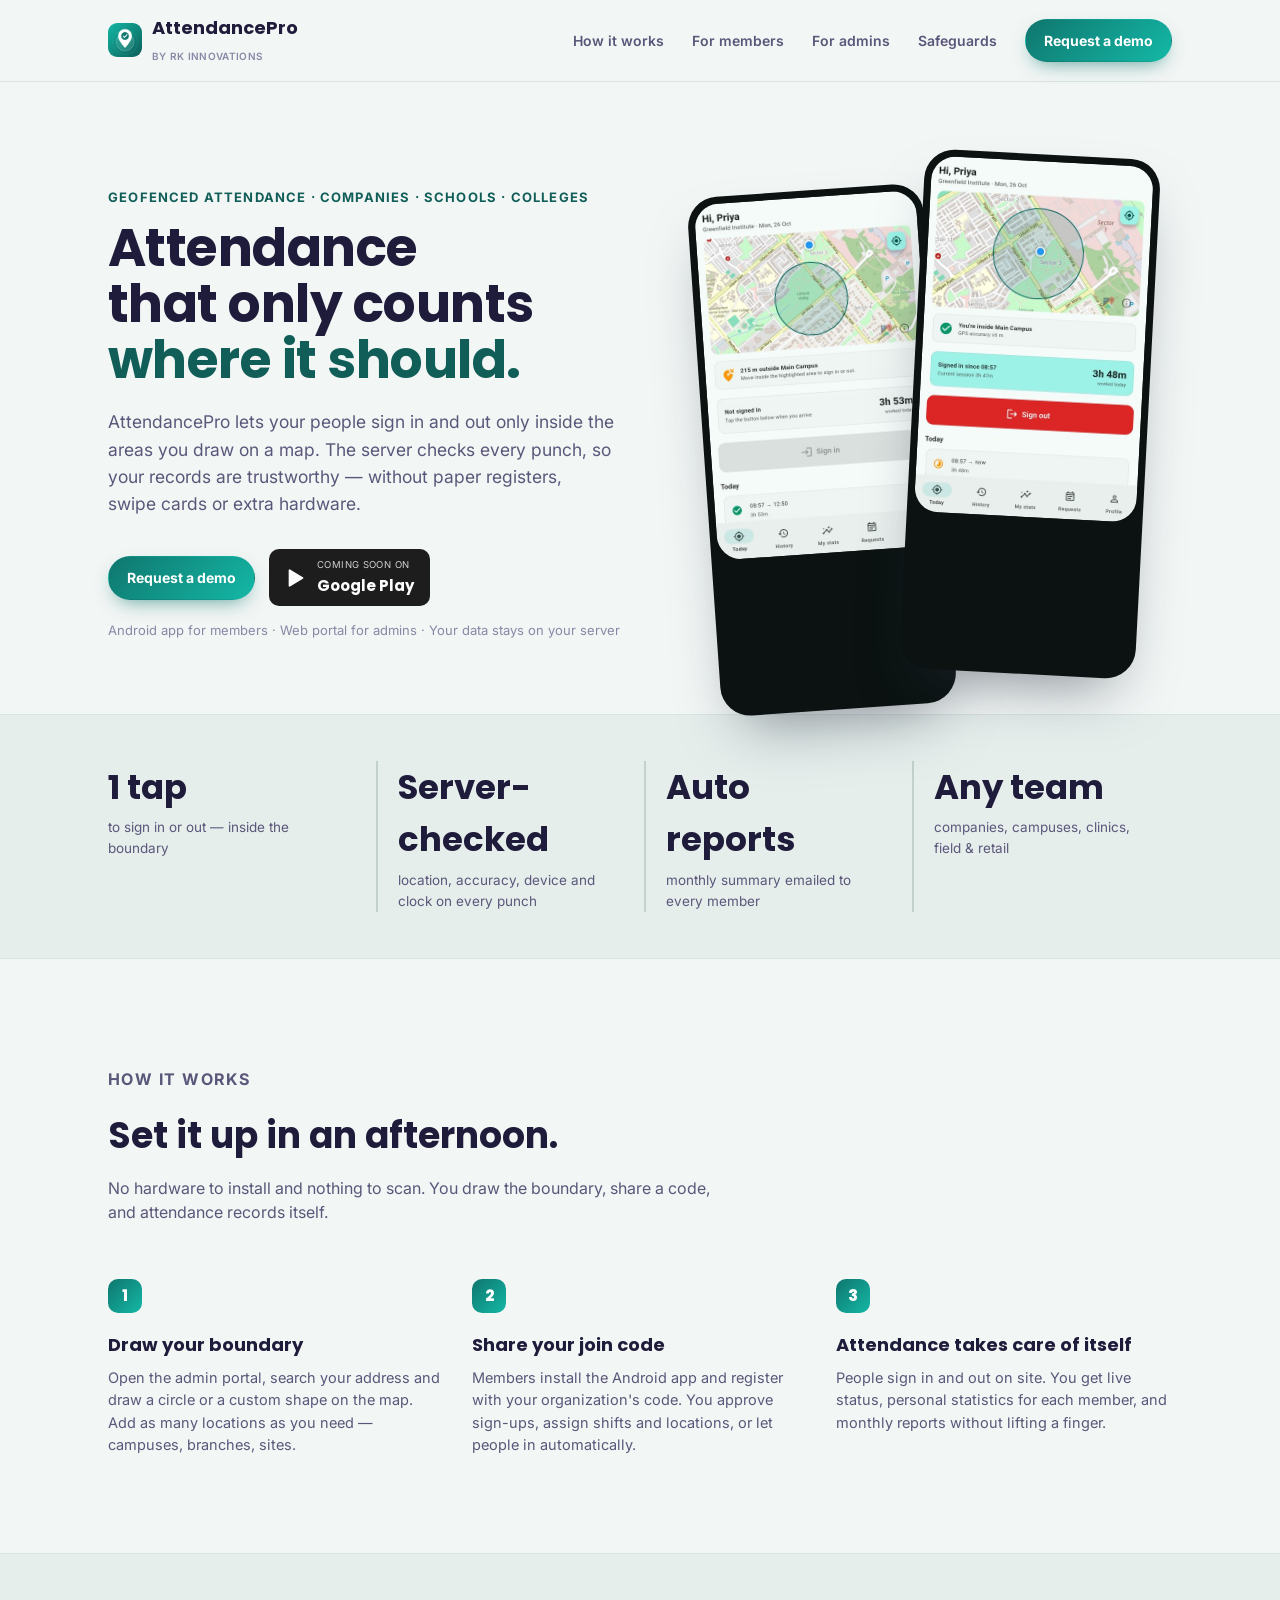
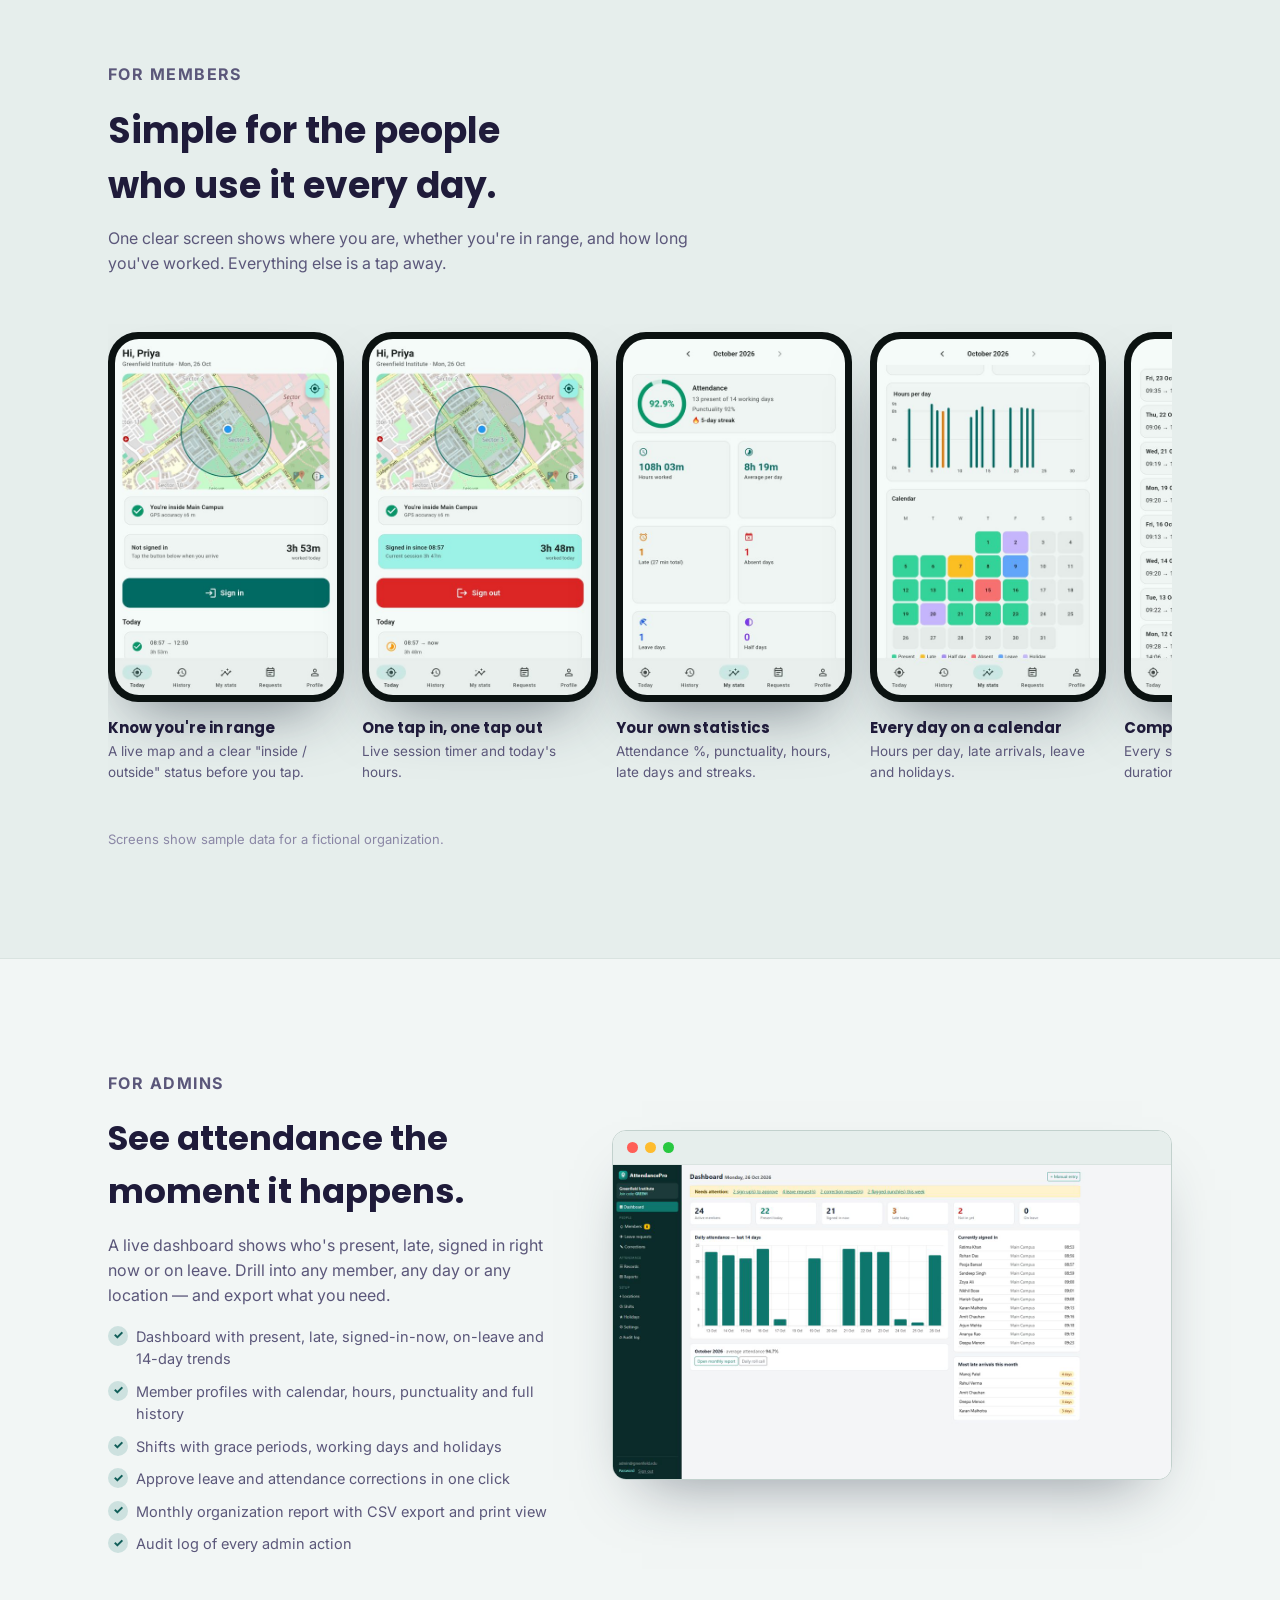
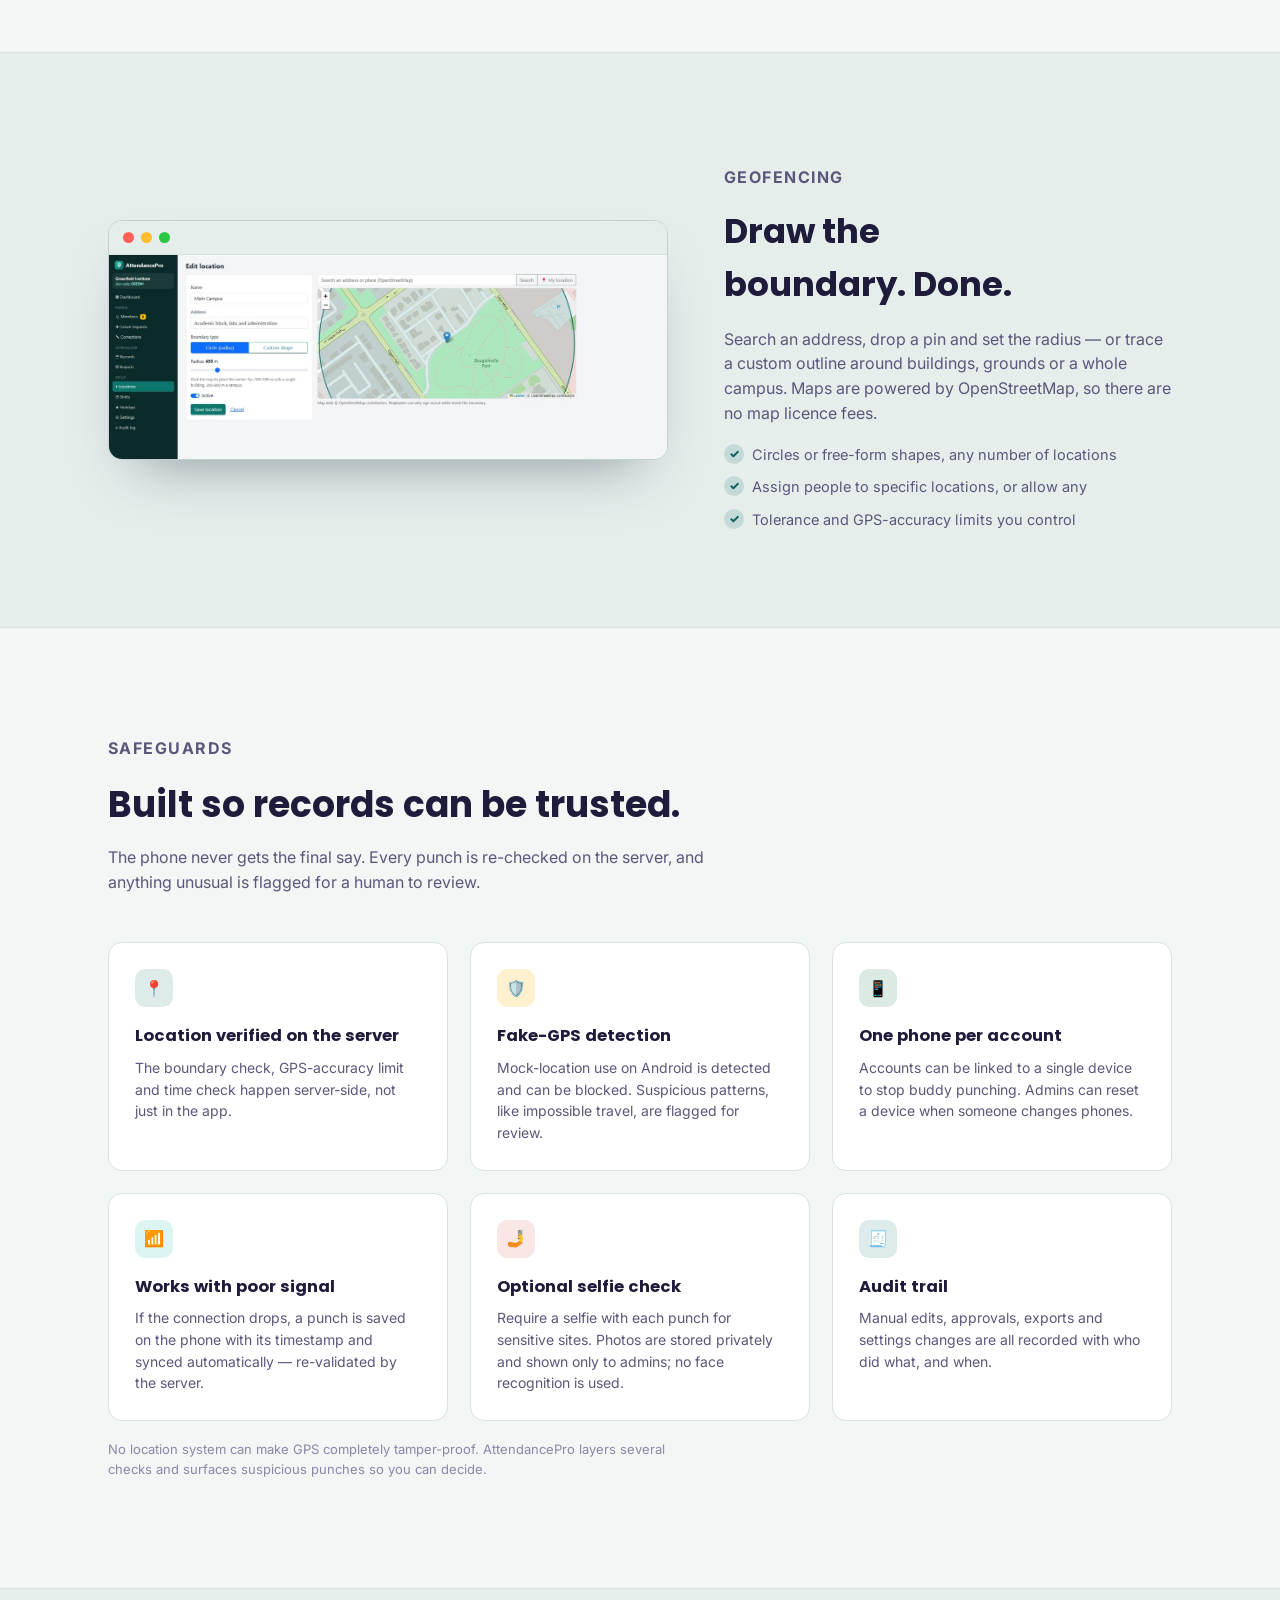
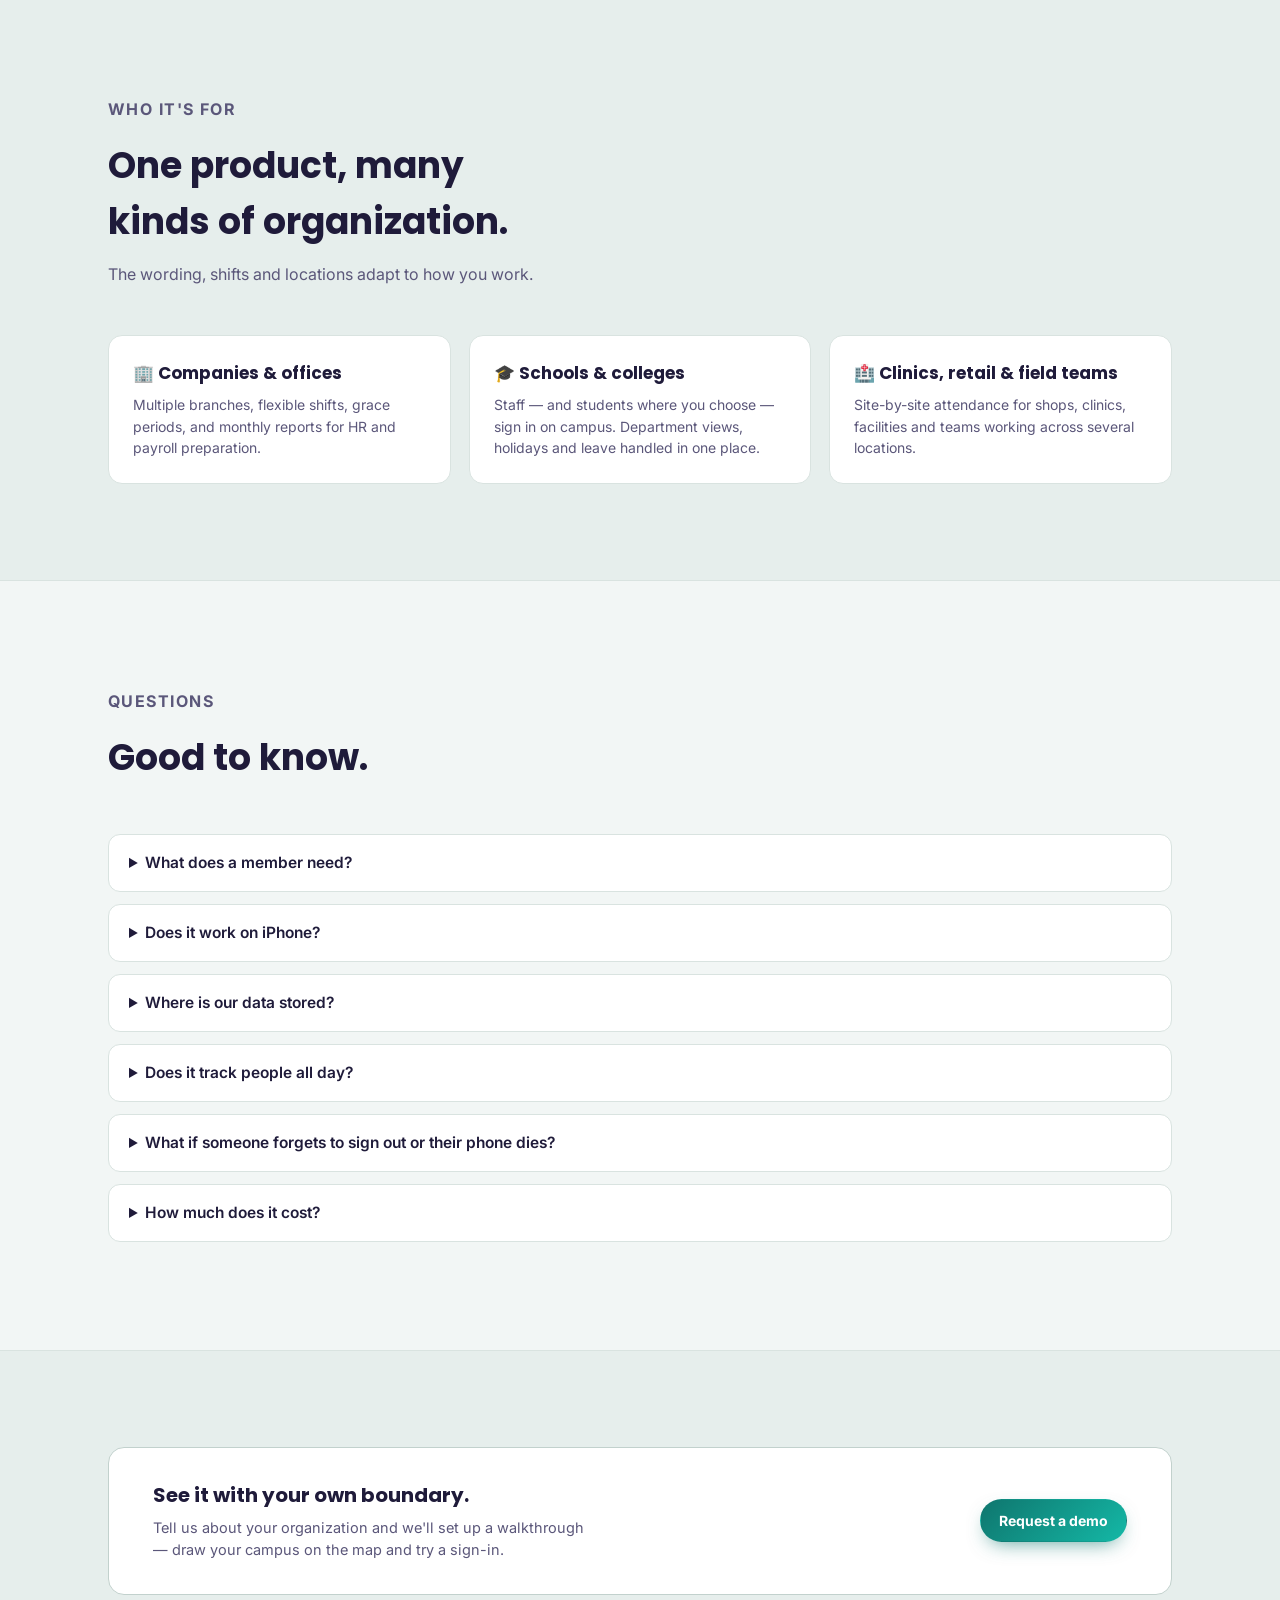
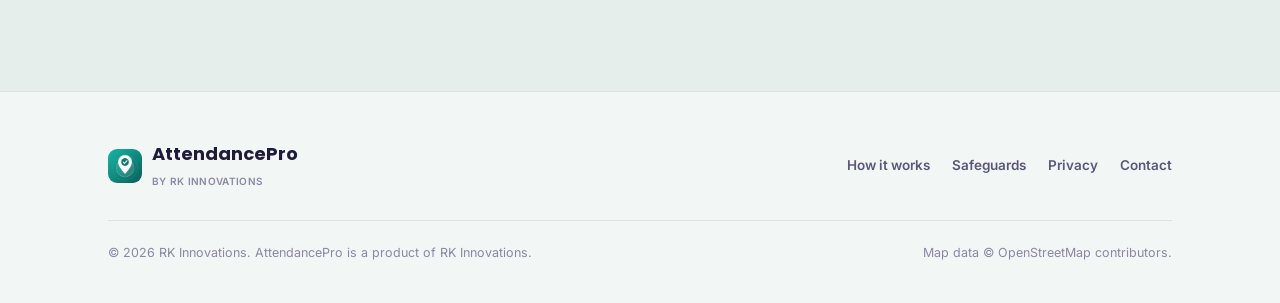
==== attendance-pro/index.html @ 7046a93d "Add AttendancePro website page, privacy policy and social media content - attendance-pro/ product pa" ====
<!DOCTYPE html>
<html lang="en">
<head>
<meta charset="UTF-8">
<meta name="viewport" content="width=device-width, initial-scale=1">
<title>AttendancePro — attendance that only counts where it should</title>
<meta name="description" content="Geofenced attendance for companies, schools and campuses. Members sign in and out only inside the areas you draw on a map; the server verifies every punch. Android app and web admin portal from RK Innovations.">
<meta property="og:title" content="AttendancePro — geofenced attendance for every organization">
<meta property="og:description" content="Sign in and out only inside the boundary you draw. Personal stats for members, full reporting for admins, monthly reports sent automatically.">
<meta property="og:image" content="https://rk-innovations.in/attendance-pro/assets/og-image.jpg">
<meta property="og:type" content="website">
<meta name="twitter:card" content="summary_large_image">
<link rel="icon" href="/assets/attendancepro-icon.png">
<link rel="preconnect" href="https://fonts.googleapis.com">
<link rel="preconnect" href="https://fonts.gstatic.com" crossorigin>
<link href="https://fonts.googleapis.com/css2?family=Poppins:wght@600;700;800&family=Inter:wght@400;500;600;700&display=swap" rel="stylesheet">
<link rel="stylesheet" href="assets/site.css">
</head>
<body>

<nav class="nav">
  <div class="nav-row">
    <a class="brand" href="#top">
      <img class="brand-mark" src="/assets/attendancepro-icon.png" alt="" width="34" height="34">
      <span>
        <span class="brand-name">AttendancePro</span><br>
        <span class="brand-super">BY RK INNOVATIONS</span>
      </span>
    </a>
    <div class="nav-links">
      <a class="hide-sm" href="#how">How it works</a>
      <a class="hide-sm" href="#members">For members</a>
      <a class="hide-sm" href="#admins">For admins</a>
      <a class="hide-sm" href="#safeguards">Safeguards</a>
      <a class="pill pill-primary" href="mailto:info@rk-innovations.in?subject=AttendancePro%20demo%20request">Request a demo</a>
    </div>
  </div>
</nav>

<main id="top">
  <section class="hero">
    <div class="container hero-grid">
      <div>
        <p class="eyebrow">Geofenced attendance · Companies · Schools · Colleges</p>
        <h1>Attendance that only counts<br><span class="hero-accent">where it should.</span></h1>
        <p class="lede">AttendancePro lets your people sign in and out only inside the areas you draw on a map. The server checks every punch, so your records are trustworthy — without paper registers, swipe cards or extra hardware.</p>
        <div class="hero-ctas">
          <a class="pill pill-primary" href="mailto:info@rk-innovations.in?subject=AttendancePro%20demo%20request">Request a demo</a>
          <span class="soon" aria-label="Android app coming soon to Google Play">
            <svg width="22" height="22" viewBox="0 0 24 24" fill="none"><path d="M4 3.5v17a1 1 0 0 0 1.5.87l14-8.5a1 1 0 0 0 0-1.74l-14-8.5A1 1 0 0 0 4 3.5z" fill="#fff"/></svg>
            <span><small>COMING SOON ON</small><strong>Google Play</strong></span>
          </span>
        </div>
        <p class="hero-note">Android app for members · Web portal for admins · Your data stays on your server</p>
      </div>
      <div class="hero-shots">
        <div class="shot"><img src="assets/shot-outside.jpg" alt="AttendancePro showing the user a short distance outside the allowed area, with sign-in disabled" width="480" height="770" loading="eager"></div>
        <div class="shot"><img src="assets/shot-session.jpg" alt="AttendancePro showing a live work session inside the allowed area" width="480" height="770" loading="eager"></div>
      </div>
    </div>
  </section>

  <section class="stats alt-bg">
    <div class="container stat-grid">
      <div class="stat"><div class="stat-num">1 tap</div><div class="stat-label">to sign in or out — inside the boundary</div></div>
      <div class="stat"><div class="stat-num">Server-checked</div><div class="stat-label">location, accuracy, device and clock on every punch</div></div>
      <div class="stat"><div class="stat-num">Auto reports</div><div class="stat-label">monthly summary emailed to every member</div></div>
      <div class="stat"><div class="stat-num">Any team</div><div class="stat-label">companies, campuses, clinics, field &amp; retail</div></div>
    </div>
  </section>

  <section id="how">
    <div class="container">
      <div class="section-head">
        <p class="eyebrow">How it works</p>
        <h2>Set it up in an afternoon.</h2>
        <p>No hardware to install and nothing to scan. You draw the boundary, share a code, and attendance records itself.</p>
      </div>
      <div class="steps">
        <div class="step"><div class="step-num">1</div><h3>Draw your boundary</h3><p>Open the admin portal, search your address and draw a circle or a custom shape on the map. Add as many locations as you need — campuses, branches, sites.</p></div>
        <div class="step"><div class="step-num">2</div><h3>Share your join code</h3><p>Members install the Android app and register with your organization's code. You approve sign-ups, assign shifts and locations, or let people in automatically.</p></div>
        <div class="step"><div class="step-num">3</div><h3>Attendance takes care of itself</h3><p>People sign in and out on site. You get live status, personal statistics for each member, and monthly reports without lifting a finger.</p></div>
      </div>
    </div>
  </section>

  <section id="members" class="alt-bg">
    <div class="container">
      <div class="section-head">
        <p class="eyebrow">For members</p>
        <h2>Simple for the people who use it every day.</h2>
        <p>One clear screen shows where you are, whether you're in range, and how long you've worked. Everything else is a tap away.</p>
      </div>
      <div class="gallery" role="list">
        <figure role="listitem"><div class="shot"><img src="assets/shot-today.jpg" alt="Today screen showing a map of the allowed area and a sign-in button" width="480" height="770" loading="lazy"></div><figcaption><b>Know you're in range</b>A live map and a clear "inside / outside" status before you tap.</figcaption></figure>
        <figure role="listitem"><div class="shot"><img src="assets/shot-session.jpg" alt="Live session timer with hours worked today" width="480" height="770" loading="lazy"></div><figcaption><b>One tap in, one tap out</b>Live session timer and today's hours.</figcaption></figure>
        <figure role="listitem"><div class="shot"><img src="assets/shot-stats.jpg" alt="Personal statistics: attendance percentage, hours, late arrivals and streak" width="480" height="770" loading="lazy"></div><figcaption><b>Your own statistics</b>Attendance %, punctuality, hours, late days and streaks.</figcaption></figure>
        <figure role="listitem"><div class="shot"><img src="assets/shot-calendar.jpg" alt="Hours per day chart and monthly calendar" width="480" height="770" loading="lazy"></div><figcaption><b>Every day on a calendar</b>Hours per day, late arrivals, leave and holidays.</figcaption></figure>
        <figure role="listitem"><div class="shot"><img src="assets/shot-history.jpg" alt="Complete punch history grouped by day" width="480" height="770" loading="lazy"></div><figcaption><b>Complete history</b>Every session, location and duration.</figcaption></figure>
        <figure role="listitem"><div class="shot"><img src="assets/shot-requests.jpg" alt="Leave requests with approval status" width="480" height="770" loading="lazy"></div><figcaption><b>Leave &amp; corrections</b>Request, track and get approvals in the app.</figcaption></figure>
        <figure role="listitem"><div class="shot"><img src="assets/shot-join.jpg" alt="Registration screen verifying an organization code" width="480" height="770" loading="lazy"></div><figcaption><b>Join with a code</b>Register in under a minute.</figcaption></figure>
      </div>
      <p class="note">Screens show sample data for a fictional organization.</p>
    </div>
  </section>

  <section id="admins">
    <div class="container">
      <div class="split">
        <div>
          <p class="eyebrow">For admins</p>
          <h2>See attendance the moment it happens.</h2>
          <p>A live dashboard shows who's present, late, signed in right now or on leave. Drill into any member, any day or any location — and export what you need.</p>
          <ul class="ticks">
            <li>Dashboard with present, late, signed-in-now, on-leave and 14-day trends</li>
            <li>Member profiles with calendar, hours, punctuality and full history</li>
            <li>Shifts with grace periods, working days and holidays</li>
            <li>Approve leave and attendance corrections in one click</li>
            <li>Monthly organization report with CSV export and print view</li>
            <li>Audit log of every admin action</li>
          </ul>
        </div>
        <div class="browser"><div class="bar"><i style="background:#ff5f57"></i><i style="background:#febc2e"></i><i style="background:#28c840"></i></div><img src="assets/portal-dashboard.jpg" alt="AttendancePro admin dashboard" width="1280" height="720" loading="lazy"></div>
      </div>
    </div>
  </section>

  <section class="alt-bg">
    <div class="container">
      <div class="split flip">
        <div class="browser"><div class="bar"><i style="background:#ff5f57"></i><i style="background:#febc2e"></i><i style="background:#28c840"></i></div><img src="assets/portal-geofence.jpg" alt="Drawing a circular geofence on a map in the admin portal" width="1280" height="467" loading="lazy"></div>
        <div>
          <p class="eyebrow">Geofencing</p>
          <h2>Draw the boundary. Done.</h2>
          <p>Search an address, drop a pin and set the radius — or trace a custom outline around buildings, grounds or a whole campus. Maps are powered by OpenStreetMap, so there are no map licence fees.</p>
          <ul class="ticks">
            <li>Circles or free-form shapes, any number of locations</li>
            <li>Assign people to specific locations, or allow any</li>
            <li>Tolerance and GPS-accuracy limits you control</li>
          </ul>
        </div>
      </div>
    </div>
  </section>

  <section id="safeguards">
    <div class="container">
      <div class="section-head">
        <p class="eyebrow">Safeguards</p>
        <h2>Built so records can be trusted.</h2>
        <p>The phone never gets the final say. Every punch is re-checked on the server, and anything unusual is flagged for a human to review.</p>
      </div>
      <div class="feature-grid">
        <div class="feature"><div class="feature-icon" style="background:color-mix(in srgb, var(--indigo) 14%, transparent);">📍</div><h3>Location verified on the server</h3><p>The boundary check, GPS-accuracy limit and time check happen server-side, not just in the app.</p></div>
        <div class="feature"><div class="feature-icon" style="background:color-mix(in srgb, var(--gold) 22%, transparent);">🛡️</div><h3>Fake-GPS detection</h3><p>Mock-location use on Android is detected and can be blocked. Suspicious patterns, like impossible travel, are flagged for review.</p></div>
        <div class="feature"><div class="feature-icon" style="background:color-mix(in srgb, #1F7A4D 16%, transparent);">📱</div><h3>One phone per account</h3><p>Accounts can be linked to a single device to stop buddy punching. Admins can reset a device when someone changes phones.</p></div>
        <div class="feature"><div class="feature-icon" style="background:color-mix(in srgb, var(--violet) 14%, transparent);">📶</div><h3>Works with poor signal</h3><p>If the connection drops, a punch is saved on the phone with its timestamp and synced automatically — re-validated by the server.</p></div>
        <div class="feature"><div class="feature-icon" style="background:color-mix(in srgb, var(--ink-red) 12%, transparent);">🤳</div><h3>Optional selfie check</h3><p>Require a selfie with each punch for sensitive sites. Photos are stored privately and shown only to admins; no face recognition is used.</p></div>
        <div class="feature"><div class="feature-icon" style="background:color-mix(in srgb, var(--indigo) 14%, transparent);">🧾</div><h3>Audit trail</h3><p>Manual edits, approvals, exports and settings changes are all recorded with who did what, and when.</p></div>
      </div>
      <p class="note">No location system can make GPS completely tamper-proof. AttendancePro layers several checks and surfaces suspicious punches so you can decide.</p>
    </div>
  </section>

  <section class="alt-bg">
    <div class="container">
      <div class="section-head">
        <p class="eyebrow">Who it's for</p>
        <h2>One product, many kinds of organization.</h2>
        <p>The wording, shifts and locations adapt to how you work.</p>
      </div>
      <div class="usecases">
        <div class="uc"><h3>🏢 Companies &amp; offices</h3><p>Multiple branches, flexible shifts, grace periods, and monthly reports for HR and payroll preparation.</p></div>
        <div class="uc"><h3>🎓 Schools &amp; colleges</h3><p>Staff — and students where you choose — sign in on campus. Department views, holidays and leave handled in one place.</p></div>
        <div class="uc"><h3>🏥 Clinics, retail &amp; field teams</h3><p>Site-by-site attendance for shops, clinics, facilities and teams working across several locations.</p></div>
      </div>
    </div>
  </section>

  <section>
    <div class="container">
      <div class="section-head">
        <p class="eyebrow">Questions</p>
        <h2>Good to know.</h2>
      </div>
      <div class="faq">
        <details><summary>What does a member need?</summary><p>An Android phone with location turned on, the AttendancePro app and your organization's join code. They sign in and out only while inside an allowed location.</p></details>
        <details><summary>Does it work on iPhone?</summary><p>The member app is Android today. Admins use the web portal from any browser on a computer, tablet or phone.</p></details>
        <details><summary>Where is our data stored?</summary><p>AttendancePro is deployed on a server you control, so records stay with your organization. See our <a class="link" href="/attendance-pro/privacy.html">privacy policy</a> for exactly what the app collects.</p></details>
        <details><summary>Does it track people all day?</summary><p>No. Location is read only while the app is open on screen (to show whether you're in range) and at the moment someone signs in or out. The app never asks for background location.</p></details>
        <details><summary>What if someone forgets to sign out or their phone dies?</summary><p>Members can send a correction request that admins approve, and sessions left open overnight are closed automatically and flagged for review.</p></details>
        <details><summary>How much does it cost?</summary><p>Get in touch and we'll walk you through options for your organization's size.</p></details>
      </div>
    </div>
  </section>

  <section id="contact" class="alt-bg">
    <div class="container">
      <div class="free-band">
        <div>
          <h3>See it with your own boundary.</h3>
          <p>Tell us about your organization and we'll set up a walkthrough — draw your campus on the map and try a sign-in.</p>
        </div>
        <a class="pill pill-primary" href="mailto:info@rk-innovations.in?subject=AttendancePro%20demo%20request">Request a demo</a>
      </div>
    </div>
  </section>
</main>

<footer>
  <div class="container">
    <div class="footer-row">
      <a class="brand" href="#top">
        <img class="brand-mark" src="/assets/attendancepro-icon.png" alt="" width="34" height="34">
        <span><span class="brand-name">AttendancePro</span><br><span class="brand-super">BY RK INNOVATIONS</span></span>
      </a>
      <div class="footer-links">
        <a href="#how">How it works</a>
        <a href="#safeguards">Safeguards</a>
        <a href="/attendance-pro/privacy.html">Privacy</a>
        <a href="mailto:info@rk-innovations.in">Contact</a>
      </div>
    </div>
    <div class="footer-bottom">
      <span>© 2026 RK Innovations. AttendancePro is a product of RK Innovations.</span>
      <span>Map data © OpenStreetMap contributors.</span>
    </div>
  </div>
</footer>
</body>
</html>
---- attendance-pro/assets/site.css ----
:root {
  --indigo: #0F766E;
  --indigo-ink: #115E59;
  --violet: #14B8A6;
  --gold: #FBBF24;
  --gold-dark: #C26C08;
  --ink-red: #C0392B;

  --bg: #F2F6F5;
  --bg-alt: #E6EEEC;
  --surface: #FFFFFF;
  --paper: #FBF8F0;
  --paper-line: #E4D9C4;
  --text: #1F1B3A;
  --text-soft: #5B577A;
  --text-faint: #8B87A6;
  --border: #D9E3E0;
  --border-strong: #C2D1CD;
  --chip-bg: #E9F0EE;
  --shadow: 220 25% 20%;
}

@media (prefers-color-scheme: dark) {
  :root:not([data-theme="light"]) {
    --bg: #14121F;
    --bg-alt: #1A1729;
    --surface: #1E1A2E;
    --paper: #FBF8F0;
    --paper-line: #E4D9C4;
    --text: #EFEDFA;
    --text-soft: #B6B1D6;
    --text-faint: #8983AD;
    --border: #322C49;
    --border-strong: #433C63;
    --chip-bg: #251F38;
  }
}
:root[data-theme="dark"] {
  --bg: #14121F;
  --bg-alt: #1A1729;
  --surface: #1E1A2E;
  --paper: #FBF8F0;
  --paper-line: #E4D9C4;
  --text: #EFEDFA;
  --text-soft: #B6B1D6;
  --text-faint: #8983AD;
  --border: #322C49;
  --border-strong: #433C63;
  --chip-bg: #251F38;
}

* { box-sizing: border-box; }
html { scroll-behavior: smooth; }
body {
  margin: 0;
  background: var(--bg);
  color: var(--text);
  font-family: 'Inter', ui-sans-serif, system-ui, -apple-system, sans-serif;
  line-height: 1.55;
  -webkit-font-smoothing: antialiased;
}
h1, h2, h3, .display {
  font-family: 'Poppins', ui-sans-serif, system-ui, sans-serif;
  color: var(--text);
  text-wrap: balance;
  margin: 0;
}
a { color: inherit; }
img { max-width: 100%; }
.container {
  max-width: 1120px;
  margin: 0 auto;
  padding: 0 28px;
}
section { padding: 96px 0; }
@media (max-width: 720px) { section { padding: 64px 0; } }

/* Reusable alternate-shade section treatment — every other section down the
   page uses this so no two adjacent sections ever render the same shade
   back-to-back (which reads as one big merged block). */
.alt-bg {
  background: var(--bg-alt);
  border-top: 1px solid var(--border);
  border-bottom: 1px solid var(--border);
}

.eyebrow {
  font-size: 13px;
  font-weight: 700;
  letter-spacing: 0.09em;
  text-transform: uppercase;
  color: var(--indigo-ink);
}
@media (prefers-color-scheme: dark) { :root:not([data-theme="light"]) .eyebrow { color: #5EEAD4; } }
:root[data-theme="dark"] .eyebrow { color: #5EEAD4; }

/* ---------- Nav ---------- */
.nav {
  position: sticky;
  top: 0;
  z-index: 40;
  backdrop-filter: blur(10px);
  background: color-mix(in srgb, var(--bg) 82%, transparent);
  border-bottom: 1px solid var(--border);
}
.nav-row {
  display: flex;
  align-items: center;
  justify-content: space-between;
  padding: 14px 28px;
  max-width: 1120px;
  margin: 0 auto;
}
.brand { display: flex; align-items: center; gap: 10px; text-decoration: none; }
.brand-mark {
  width: 34px; height: 34px; border-radius: 9px;
  display: block;
  flex-shrink: 0;
}
.brand-name { font-family: 'Poppins', sans-serif; font-weight: 700; font-size: 18px; color: var(--text); }
.brand-super { font-size: 10px; color: var(--text-faint); font-weight: 600; letter-spacing: 0.03em; white-space: nowrap; }
.nav-links { display: flex; align-items: center; gap: 28px; font-size: 14px; font-weight: 600; }
.nav-links a { text-decoration: none; color: var(--text-soft); transition: color .15s; }
.nav-links a:hover, .nav-links a:focus-visible { color: var(--indigo-ink); }
@media (prefers-color-scheme: dark) { :root:not([data-theme="light"]) .nav-links a:hover { color: #C9C3FF; } }
:root[data-theme="dark"] .nav-links a:hover { color: #C9C3FF; }
.nav-links .pill { display: inline-block; }
@media (max-width: 780px) { .nav-links a.hide-sm { display: none; } }

.pill {
  display: inline-flex; align-items: center; gap: 8px;
  padding: 10px 18px;
  border-radius: 999px;
  font-weight: 700;
  font-size: 14px;
  text-decoration: none;
  border: 1px solid transparent;
  white-space: nowrap;
  flex-shrink: 0;
}
/* .pill.pill-* (not just .pill-*): a bare single class here loses a specificity
   fight to ".nav-links a" wherever a pill sits inside the nav — two classes beats
   one class + one element, so the color always applies regardless of context. */
.pill.pill-primary {
  background: linear-gradient(135deg, var(--indigo), var(--violet));
  color: #fff;
  box-shadow: 0 8px 20px -8px color-mix(in srgb, var(--indigo) 70%, transparent);
}
.pill.pill-ghost {
  background: transparent;
  color: var(--text);
  border-color: var(--border-strong);
}
.pill.pill-soft {
  background: var(--chip-bg);
  color: var(--text-soft);
  font-size: 13px;
}

.play-badge {
  display: inline-flex;
  align-items: center;
  gap: 10px;
  background: #000;
  color: #fff;
  border-radius: 10px;
  padding: 9px 16px 9px 14px;
  text-decoration: none;
  flex-shrink: 0;
}
.play-badge svg { flex-shrink: 0; }
.play-badge .play-text { display: flex; flex-direction: column; line-height: 1.1; }
.play-badge .play-eyebrow { font-size: 9.5px; letter-spacing: 0.04em; opacity: 0.85; }
.play-badge .play-name { font-family: 'Poppins', sans-serif; font-size: 15.5px; font-weight: 600; }

/* ---------- Hero ---------- */
.hero {
  padding: 72px 0 40px;
}
.hero-grid {
  display: grid;
  grid-template-columns: 1.05fr 1fr;
  gap: 56px;
  align-items: center;
}
@media (max-width: 900px) { .hero-grid { grid-template-columns: 1fr; } }

.hero h1 { font-size: clamp(34px, 4.4vw, 52px); line-height: 1.08; font-weight: 700; letter-spacing: -0.01em; }
.hero-accent { color: var(--indigo-ink); }
@media (prefers-color-scheme: dark) { :root:not([data-theme="light"]) .hero-accent { color: #5EEAD4; } }
:root[data-theme="dark"] .hero-accent { color: #5EEAD4; }

.hero p.lede {
  margin-top: 20px;
  font-size: 17.5px;
  color: var(--text-soft);
  max-width: 46ch;
}
.hero-ctas { display: flex; gap: 14px; margin-top: 32px; flex-wrap: wrap; align-items: center; }
.hero-note { margin-top: 14px; font-size: 13px; color: var(--text-faint); }

/* ---------- Marked answer sheet ---------- */
.sheet-wrap { position: relative; }
.sheet {
  position: relative;
  z-index: 1;
  background:
    repeating-linear-gradient(var(--paper), var(--paper) 27px, var(--paper-line) 28px);
  background-color: var(--paper);
  border-radius: 14px;
  /* Right padding is wide enough to clear the score-circle badge, which is
     absolutely positioned in that top-right corner — otherwise question/answer
     text runs underneath it. */
  padding: 30px 92px 26px 46px;
  box-shadow: 0 30px 60px -25px hsl(var(--shadow) / 0.45), 0 2px 0 var(--border-strong);
  transform: rotate(-1.2deg);
  color: #2B2640;
}
.sheet::before {
  content: "";
  position: absolute;
  left: 30px; top: 0; bottom: 0;
  width: 2px;
  background: color-mix(in srgb, var(--ink-red) 55%, transparent);
}
.sheet-head {
  font-family: 'Inter', sans-serif;
  font-size: 12px;
  color: #7A6F52;
  font-weight: 600;
  letter-spacing: 0.03em;
  text-transform: uppercase;
  margin-bottom: 14px;
}
.sheet-q {
  font-size: 15.5px;
  font-weight: 600;
  color: #2B2640;
  margin-bottom: 10px;
}
.sheet-answer {
  font-family: 'Kalam', cursive;
  font-size: 18px;
  line-height: 1.5;
  color: #33304a;
  max-width: 92%;
}
.mark-tick {
  color: var(--ink-red);
  font-weight: 700;
  margin-right: 6px;
}
.score-circle {
  position: absolute;
  top: 18px;
  right: 20px;
  width: 58px;
  height: 58px;
  border: 3px solid var(--ink-red);
  border-radius: 55% 48% 58% 45% / 50% 55% 45% 50%;
  transform: rotate(6deg);
  display: flex;
  align-items: center;
  justify-content: center;
  font-family: 'Kalam', cursive;
  font-weight: 700;
  font-size: 16px;
  color: var(--ink-red);
  background: color-mix(in srgb, var(--ink-red) 6%, transparent);
}
.sticky {
  margin-top: 20px;
  margin-left: 6%;
  background: #FFF3C4;
  color: #4A3B0A;
  border-radius: 3px 12px 12px 12px;
  padding: 14px 16px;
  max-width: 88%;
  font-size: 13.5px;
  box-shadow: 0 10px 20px -12px rgba(0,0,0,0.35);
  transform: rotate(1deg);
}
.sticky b { font-family: 'Poppins', sans-serif; font-size: 11px; text-transform: uppercase; letter-spacing: 0.05em; display: block; margin-bottom: 6px; color: #8A6A00; }
.mastery-chip {
  display: inline-flex;
  align-items: center;
  gap: 6px;
  margin-top: 14px;
  font-size: 12px;
  font-weight: 700;
  color: #1F7A4D;
  background: #DFF3E7;
  padding: 5px 12px;
  border-radius: 999px;
}
.mastery-chip .dot { width: 7px; height: 7px; border-radius: 50%; background: #1F7A4D; }

.floaty {
  position: absolute;
  z-index: 2;
  background: var(--surface);
  border: 1px solid var(--border);
  border-radius: 12px;
  padding: 10px 14px;
  font-size: 12.5px;
  font-weight: 600;
  box-shadow: 0 14px 26px -14px hsl(var(--shadow) / 0.4);
  display: flex;
  align-items: center;
  gap: 8px;
}
.floaty-1 { top: -18px; left: -18px; transform: rotate(-4deg); color: var(--gold-dark); }
.floaty-2 { bottom: -16px; right: 12px; transform: rotate(3deg); color: var(--indigo-ink); }
@media (max-width: 900px) { .floaty { display: none; } }

/* ---------- Stat band ---------- */
.stats {
  padding: 46px 0;
}
.stat-grid {
  display: grid;
  grid-template-columns: repeat(4, 1fr);
  gap: 8px;
}
@media (max-width: 780px) { .stat-grid { grid-template-columns: repeat(2, 1fr); gap: 28px; } }
.stat { text-align: left; padding: 0 20px; border-left: 2px solid var(--border-strong); }
.stat:first-child { border-left: none; padding-left: 0; }
@media (max-width: 780px) { .stat { border-left: none; padding: 0; } }
.stat-num {
  font-family: 'Poppins', sans-serif;
  font-weight: 700;
  font-size: 34px;
  font-variant-numeric: tabular-nums;
  color: var(--text);
}
.stat-label { font-size: 13.5px; color: var(--text-soft); margin-top: 4px; }

/* ---------- Section headers ---------- */
.section-head { max-width: 620px; margin-bottom: 48px; }
.section-head h2 { font-size: clamp(26px, 3vw, 36px); margin-top: 10px; font-weight: 700; }
.section-head p { color: var(--text-soft); margin-top: 12px; font-size: 16px; }

/* ---------- How it works ---------- */
.steps { display: grid; grid-template-columns: repeat(3, 1fr); gap: 28px; counter-reset: step; }
@media (max-width: 820px) { .steps { grid-template-columns: 1fr; } }
.step { position: relative; padding-top: 6px; }
.step-num {
  font-family: 'Poppins', sans-serif;
  font-weight: 800;
  font-size: 15px;
  color: var(--surface);
  background: linear-gradient(135deg, var(--indigo), var(--violet));
  width: 34px; height: 34px;
  border-radius: 10px;
  display: flex; align-items: center; justify-content: center;
  margin-bottom: 18px;
}
.step h3 { font-size: 18px; font-weight: 700; margin-bottom: 8px; }
.step p { color: var(--text-soft); font-size: 14.5px; margin: 0; }

/* ---------- Date sheet ---------- */
.datesheet {
  border: 1px solid var(--border-strong);
  border-radius: 16px;
  overflow: hidden;
  background: var(--surface);
}
.datesheet-head {
  background: linear-gradient(135deg, var(--indigo), var(--violet));
  color: white;
  padding: 18px 24px;
  display: flex;
  justify-content: space-between;
  align-items: center;
  font-family: 'Poppins', sans-serif;
  font-weight: 700;
  font-size: 14px;
  letter-spacing: 0.04em;
}
.datesheet-head span.sub { font-family: 'Inter', sans-serif; font-weight: 500; font-size: 12px; opacity: 0.85; letter-spacing: normal; }
.ds-row {
  display: grid;
  grid-template-columns: 96px 1fr;
  border-top: 1px solid var(--border);
}
.ds-row:first-of-type { border-top: none; }
@media (max-width: 620px) { .ds-row { grid-template-columns: 72px 1fr; } }
.ds-class {
  padding: 18px 16px;
  font-family: 'Poppins', sans-serif;
  font-weight: 700;
  font-size: 20px;
  color: var(--indigo-ink);
  background: var(--chip-bg);
  display: flex;
  flex-direction: column;
  justify-content: center;
  line-height: 1.1;
}
@media (prefers-color-scheme: dark) { :root:not([data-theme="light"]) .ds-class { color: #C9C3FF; } }
:root[data-theme="dark"] .ds-class { color: #C9C3FF; }
.ds-class small { font-size: 10.5px; font-weight: 600; color: var(--text-faint); text-transform: uppercase; letter-spacing: 0.05em; }
.ds-subjects { padding: 16px 20px; display: flex; flex-wrap: wrap; gap: 8px; align-items: center; }
.chip {
  font-size: 12.5px;
  font-weight: 600;
  padding: 6px 12px;
  border-radius: 999px;
  background: var(--chip-bg);
  color: var(--text-soft);
  border: 1px solid var(--border);
  white-space: nowrap;
}

/* ---------- Features ---------- */
.feature-grid { display: grid; grid-template-columns: repeat(3, 1fr); gap: 22px; }
@media (max-width: 900px) { .feature-grid { grid-template-columns: repeat(2, 1fr); } }
@media (max-width: 600px) { .feature-grid { grid-template-columns: 1fr; } }
.feature {
  padding: 26px;
  border-radius: 14px;
  background: var(--surface);
  border: 1px solid var(--border);
}
.feature-icon {
  width: 38px; height: 38px;
  border-radius: 10px;
  display: flex; align-items: center; justify-content: center;
  margin-bottom: 16px;
}
.feature h3 { font-size: 16.5px; font-weight: 700; margin-bottom: 8px; }
.feature p { font-size: 14px; color: var(--text-soft); margin: 0; }

/* ---------- Pricing ---------- */
.marks-table {
  border: 1px solid var(--border-strong);
  border-radius: 16px;
  overflow: hidden;
  background: var(--surface);
}
.mt-row { display: grid; grid-template-columns: 1.4fr 1fr 1fr; }
.mt-row + .mt-row { border-top: 1px solid var(--border); }
.mt-row.head { background: var(--bg-alt); font-family: 'Poppins', sans-serif; font-weight: 700; font-size: 14px; }
.mt-cell { padding: 16px 20px; font-size: 14px; display: flex; align-items: center; gap: 8px; }
.mt-row.head .mt-cell:not(:first-child) { justify-content: center; text-align: center; }
.mt-row:not(.head) .mt-cell:not(:first-child) { justify-content: center; }
.mt-cell.plan-name { flex-direction: column; align-items: flex-start; gap: 2px; }
.plan-price { font-size: 12.5px; color: var(--text-faint); font-weight: 500; }
.yes { color: #1F7A4D; font-weight: 700; }
.dash { color: var(--text-faint); }
@media (max-width: 620px) { .mt-cell { padding: 12px 10px; font-size: 12.5px; } }

/* ---------- Privacy (document treatment) ---------- */
.doc-section { background: var(--bg-alt); border-top: 1px solid var(--border); border-bottom: 1px solid var(--border); }
.doc-back {
  display: inline-flex;
  align-items: center;
  gap: 6px;
  font-size: 13.5px;
  font-weight: 600;
  color: var(--text-soft);
  text-decoration: none;
  margin-bottom: 20px;
}
.doc-back:hover { color: var(--indigo-ink); }
.doc {
  max-width: 720px;
  margin: 0 auto;
  background: var(--surface);
  border: 1px solid var(--border);
  border-radius: 16px;
  padding: 48px clamp(24px, 5vw, 56px);
}
.doc h2 { font-size: 26px; font-weight: 700; }
.doc .doc-updated { color: var(--text-faint); font-size: 13px; margin-top: 8px; }
.doc h3 { font-family: 'Poppins', sans-serif; font-size: 16px; font-weight: 700; margin: 34px 0 10px; }
.doc p, .doc li { font-size: 14.5px; color: var(--text-soft); max-width: 62ch; }
.doc ul { padding-left: 20px; margin: 10px 0; }
.doc li { margin-bottom: 6px; }
.doc strong { color: var(--text); }
.doc a.link { color: var(--indigo-ink); font-weight: 600; text-decoration: underline; text-underline-offset: 2px; }
@media (prefers-color-scheme: dark) { :root:not([data-theme="light"]) .doc a.link { color: #C9C3FF; } }
:root[data-theme="dark"] .doc a.link { color: #C9C3FF; }

/* ---------- Footer ---------- */
footer { padding: 48px 0 40px; }
.footer-row {
  display: flex;
  justify-content: space-between;
  align-items: center;
  flex-wrap: wrap;
  gap: 20px;
  padding-bottom: 28px;
  border-bottom: 1px solid var(--border);
}
.footer-links { display: flex; gap: 22px; font-size: 13.5px; font-weight: 600; color: var(--text-soft); }
.footer-links a { text-decoration: none; }
.footer-links a:hover { color: var(--indigo-ink); }
.footer-bottom {
  display: flex;
  justify-content: space-between;
  flex-wrap: wrap;
  gap: 10px;
  padding-top: 22px;
  font-size: 12.5px;
  color: var(--text-faint);
}
.footer-bottom a { color: inherit; text-decoration: underline; text-underline-offset: 2px; }

:focus-visible { outline: 2px solid var(--indigo); outline-offset: 2px; }
@media (prefers-reduced-motion: reduce) { html { scroll-behavior: auto; } }

/* ---------- Phone mock (CompetePrep hero visual - the app's own dark practice
   screen, not a notebook metaphor) ---------- */
.phone-mock {
  background: #141225;
  border-radius: 28px;
  padding: 22px 20px 24px;
  box-shadow: 0 30px 60px -25px hsl(var(--shadow) / 0.45), 0 2px 0 var(--border-strong);
  color: #EDEBFB;
  max-width: 360px;
  margin: 0 auto;
}
.pm-bar { height: 4px; border-radius: 2px; background: linear-gradient(135deg, var(--indigo), var(--violet)); width: 68%; margin-bottom: 18px; }
.pm-q { font-size: 14.5px; line-height: 1.55; margin-bottom: 16px; }
.pm-opt { display: flex; align-items: center; gap: 10px; padding: 10px 12px; border-radius: 10px; border: 1px solid #322C49; margin-bottom: 8px; font-size: 13px; }
.pm-opt .pm-idx { width: 20px; height: 20px; border-radius: 50%; background: #251F38; display: flex; align-items: center; justify-content: center; font-size: 11px; flex-shrink: 0; }
.pm-opt.correct { border-color: #1F7A4D; background: color-mix(in srgb, #1F7A4D 18%, transparent); }
.pm-opt.wrong { border-color: #C0392B; background: color-mix(in srgb, #C0392B 16%, transparent); }
.pm-feedback { margin-top: 14px; font-size: 12.5px; font-weight: 600; color: #F2A65A; }

/* ---------- Free band (CompetePrep has no pricing tiers) ---------- */
.free-band {
  border: 1px solid var(--border-strong);
  border-radius: 16px;
  background: var(--surface);
  padding: 32px clamp(20px, 5vw, 44px);
  display: flex;
  align-items: center;
  justify-content: space-between;
  gap: 24px;
  flex-wrap: wrap;
}
.free-band h3 { font-size: 20px; font-weight: 700; margin-bottom: 6px; }
.free-band p { color: var(--text-soft); font-size: 14.5px; margin: 0; max-width: 48ch; }

/* ---------- AttendancePro additions ---------- */
.hero-shots { position: relative; display: flex; justify-content: center; gap: 0; min-height: 520px; }
.shot { background: #0b1211; padding: 7px; border-radius: 30px; box-shadow: 0 30px 60px -24px hsl(var(--shadow) / 0.55); width: 236px; flex-shrink: 0; }
.shot img { display: block; width: 100%; height: auto; border-radius: 24px; }
.hero-shots .shot:nth-child(1) { transform: translate(14px, 36px) rotate(-4deg); z-index: 1; }
.hero-shots .shot:nth-child(2) { transform: translate(-14px, 0) rotate(3deg); z-index: 2; }
@media (max-width: 520px) { .hero-shots .shot { width: 190px; } .hero-shots { min-height: 430px; } }
.soon { display: inline-flex; align-items: center; gap: 10px; background: #000; color: #fff; border-radius: 10px; padding: 9px 16px; opacity: .88; }
.soon small { display: block; font-size: 9.5px; letter-spacing: .04em; opacity: .8; }
.soon strong { font-family: 'Poppins', sans-serif; font-size: 15px; }
.gallery { display: flex; gap: 22px; overflow-x: auto; padding: 8px 4px 28px; scroll-snap-type: x mandatory; }
.gallery figure { margin: 0; flex: 0 0 auto; scroll-snap-align: start; width: 232px; }
.gallery figcaption { margin-top: 14px; font-size: 13.5px; color: var(--text-soft); }
.gallery figcaption b { display: block; font-family: 'Poppins', sans-serif; font-size: 15px; color: var(--text); margin-bottom: 2px; }
.browser { border-radius: 14px; overflow: hidden; border: 1px solid var(--border-strong); background: var(--surface); box-shadow: 0 30px 60px -30px hsl(var(--shadow) / 0.5); }
.browser .bar { display: flex; gap: 7px; padding: 11px 14px; background: var(--bg-alt); border-bottom: 1px solid var(--border); }
.browser .bar i { width: 11px; height: 11px; border-radius: 50%; display: block; }
.browser img { display: block; width: 100%; height: auto; }
.split { display: grid; grid-template-columns: 1fr 1.25fr; gap: 56px; align-items: center; }
.split.flip { grid-template-columns: 1.25fr 1fr; }
@media (max-width: 900px) { .split, .split.flip { grid-template-columns: 1fr; gap: 32px; } }
.split h2 { font-size: clamp(26px, 3vw, 34px); margin: 10px 0 14px; font-weight: 700; }
.split p { color: var(--text-soft); font-size: 16px; }
.ticks { list-style: none; padding: 0; margin: 18px 0 0; display: grid; gap: 10px; }
.ticks li { position: relative; padding-left: 28px; font-size: 14.5px; color: var(--text-soft); }
.ticks li::before { content: "✓"; position: absolute; left: 0; top: 0; width: 20px; height: 20px; border-radius: 50%; background: color-mix(in srgb, var(--indigo) 16%, transparent); color: var(--indigo-ink); font-size: 12px; font-weight: 800; display: flex; align-items: center; justify-content: center; }
.usecases { display: grid; grid-template-columns: repeat(3, 1fr); gap: 18px; }
@media (max-width: 800px) { .usecases { grid-template-columns: 1fr; } }
.uc { background: var(--surface); border: 1px solid var(--border); border-radius: 14px; padding: 24px; }
.uc h3 { font-size: 17px; margin-bottom: 8px; } .uc p { margin: 0; font-size: 14px; color: var(--text-soft); }
.faq details { background: var(--surface); border: 1px solid var(--border); border-radius: 12px; padding: 16px 20px; margin-bottom: 12px; }
.faq summary { cursor: pointer; font-weight: 600; font-size: 15.5px; }
.faq details p { margin: 12px 0 0; color: var(--text-soft); font-size: 14.5px; }
.note { font-size: 13px; color: var(--text-faint); margin-top: 18px; max-width: 70ch; }
.hero-grid > * { min-width: 0; }
@media (max-width: 520px) { .hero-shots .shot { width: 158px; padding: 5px; border-radius: 24px; } .hero-shots .shot img { border-radius: 19px; } .hero-shots { min-height: 360px; } .hero-shots .shot:nth-child(1) { transform: translate(10px, 28px) rotate(-4deg); } .hero-shots .shot:nth-child(2) { transform: translate(-10px, 0) rotate(3deg); } }
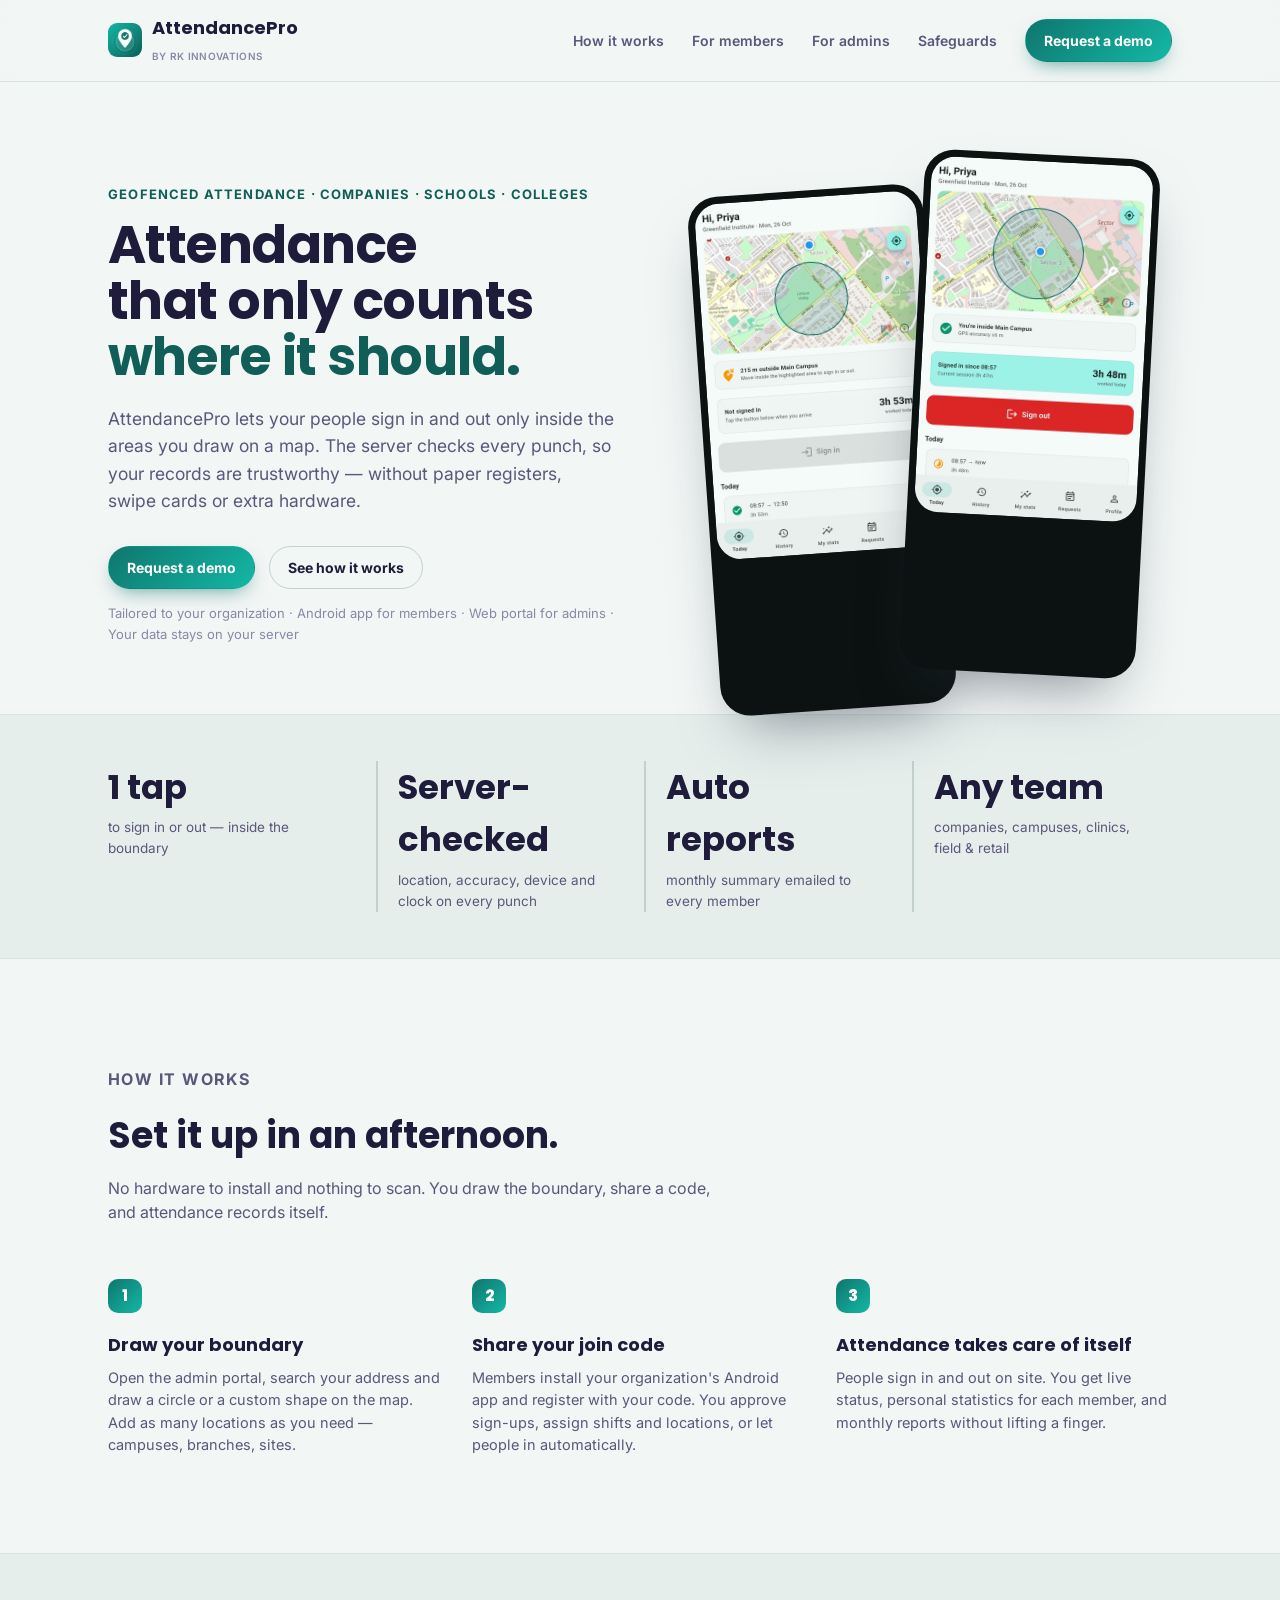
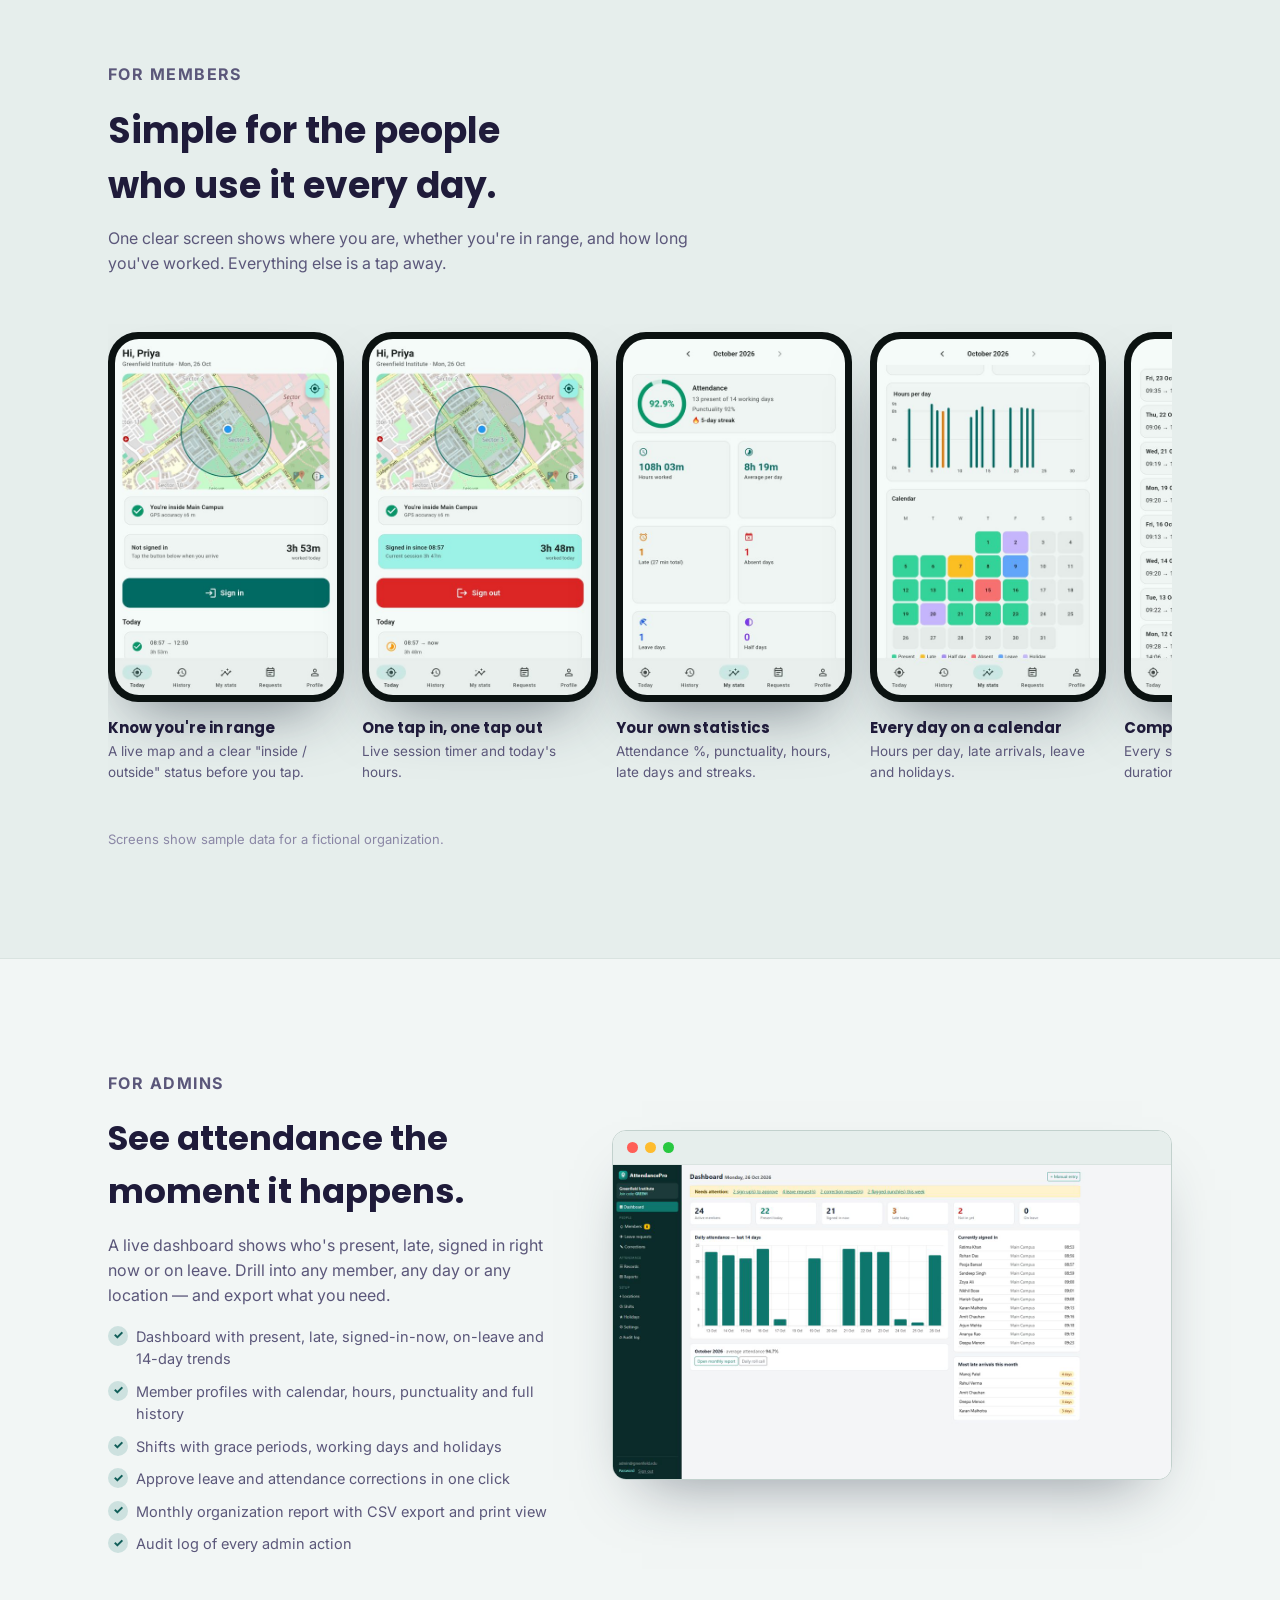
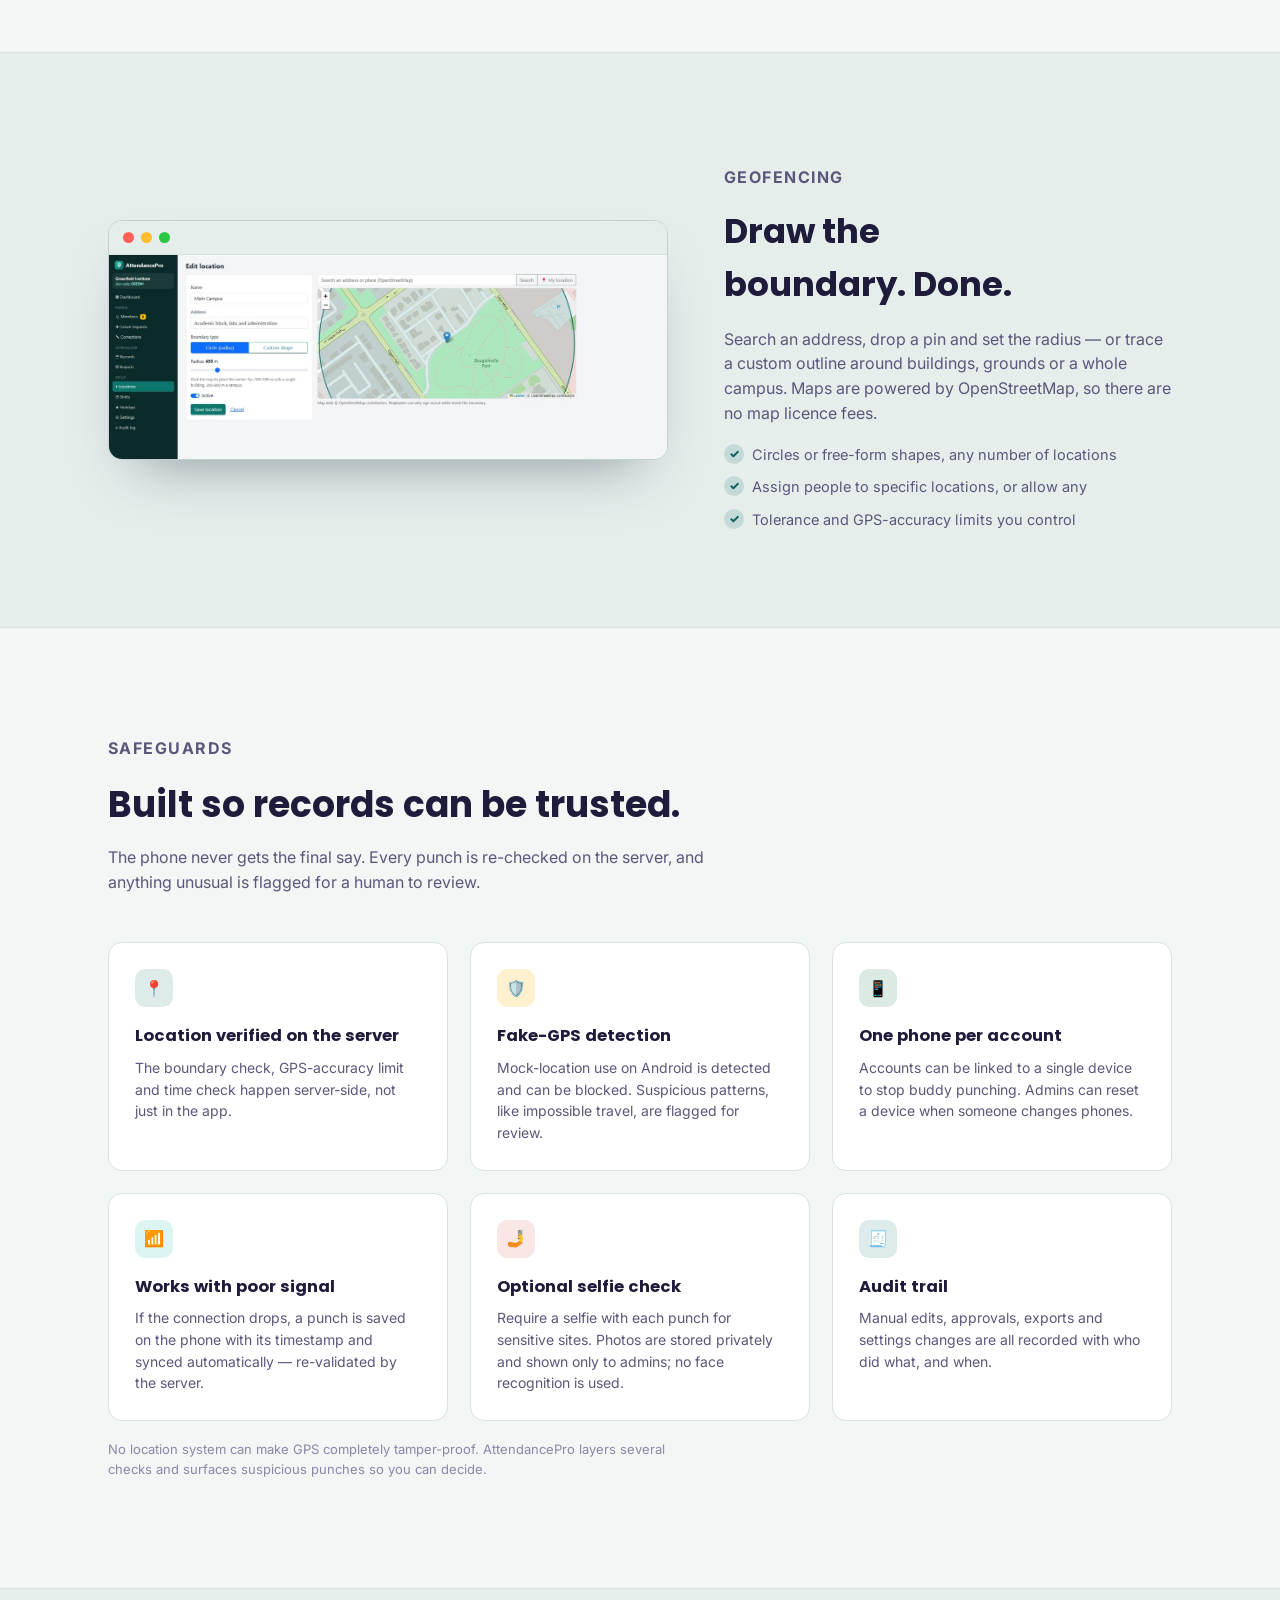
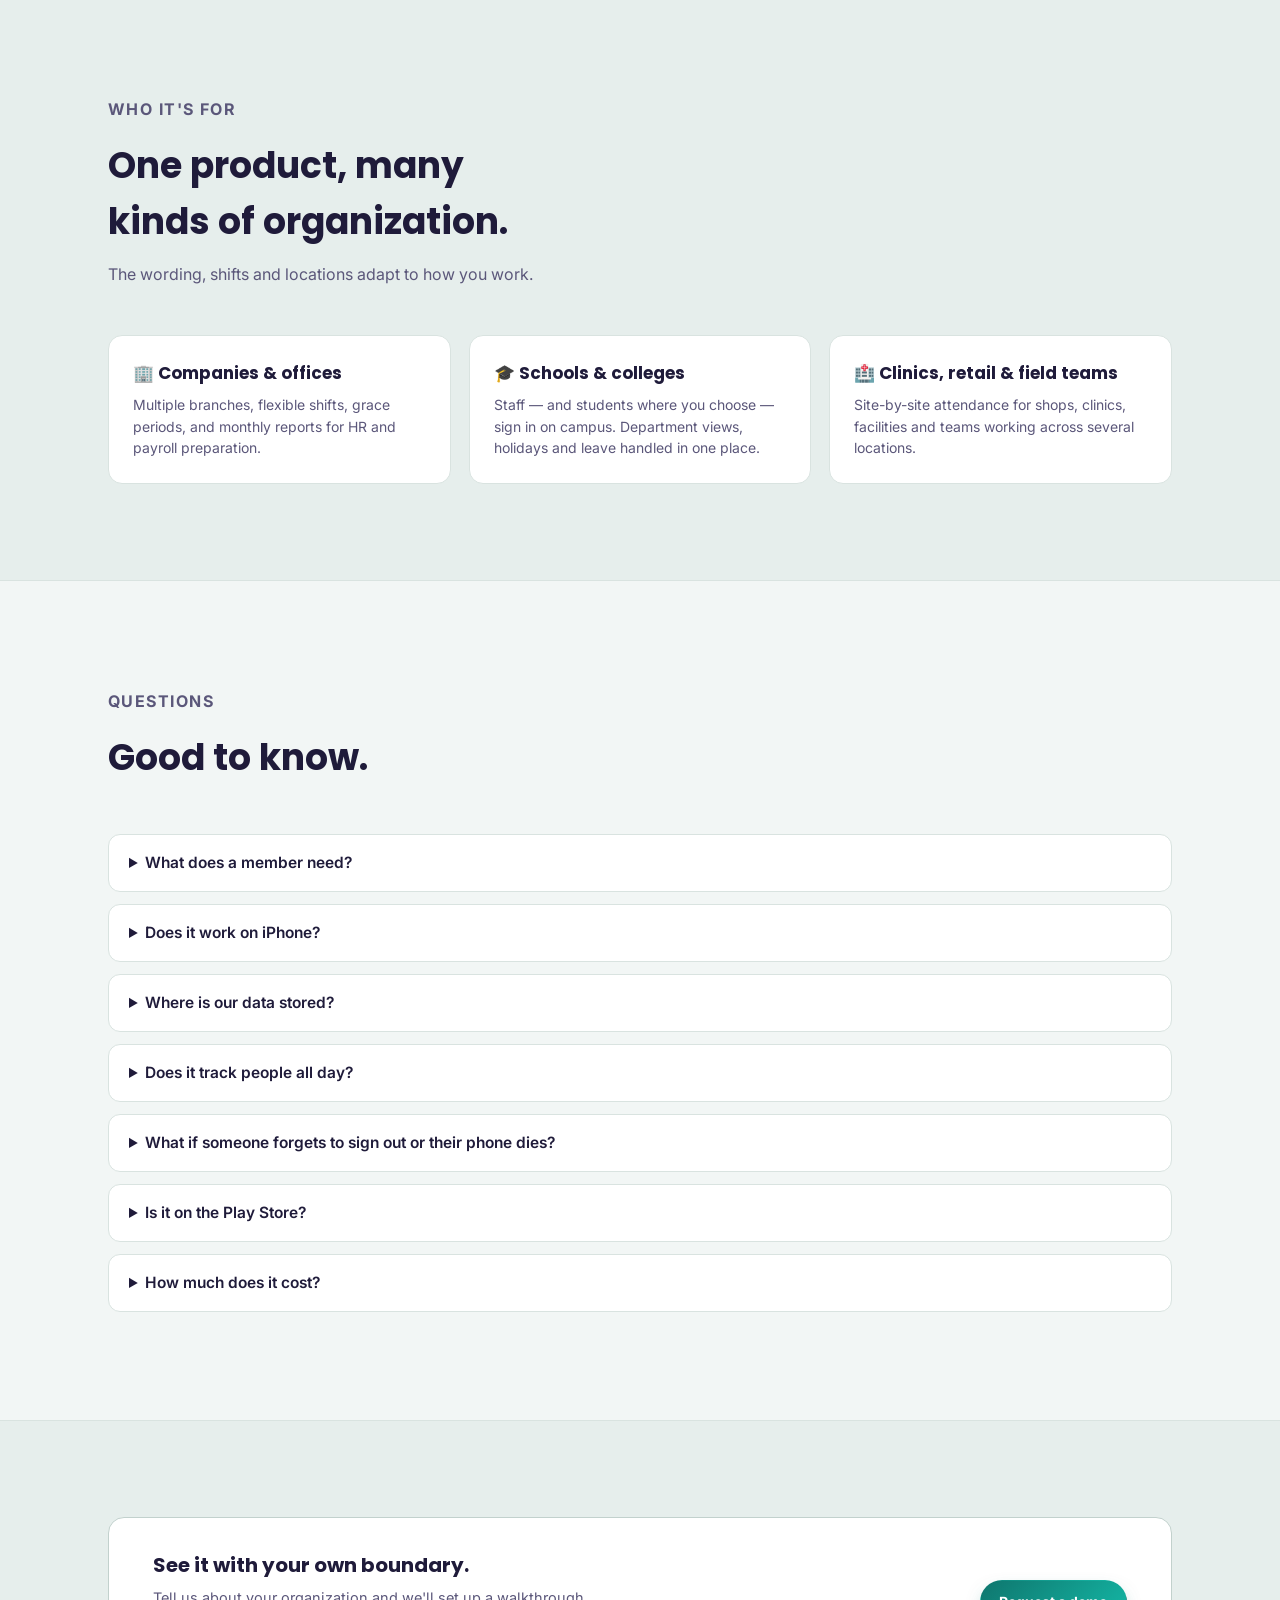
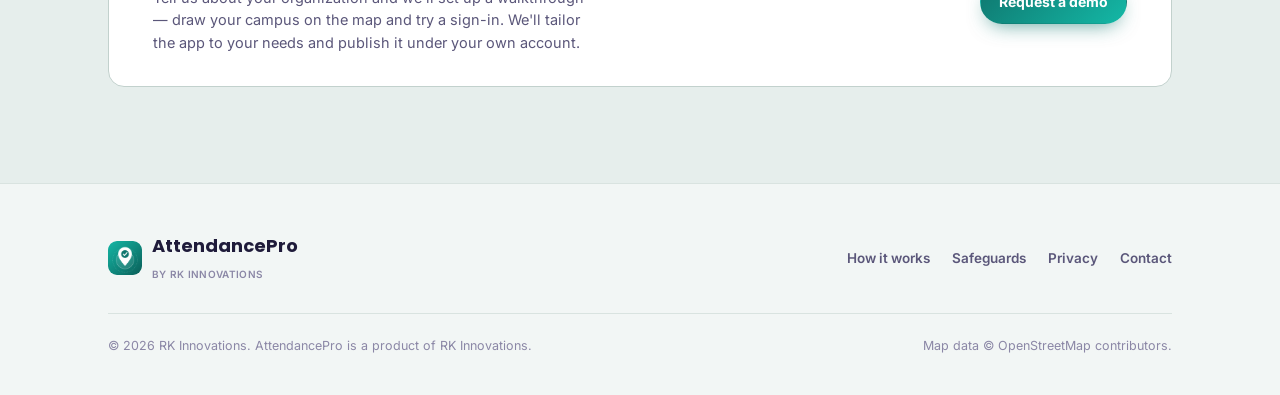
==== commit 9751bbe2: "Redesign homepage as an app directory; reposition AttendancePro as customer-published Homepage: hero" ====
--- a/attendance-pro/index.html
+++ b/attendance-pro/index.html
@@ -46,12 +46,9 @@
         <p class="lede">AttendancePro lets your people sign in and out only inside the areas you draw on a map. The server checks every punch, so your records are trustworthy — without paper registers, swipe cards or extra hardware.</p>
         <div class="hero-ctas">
           <a class="pill pill-primary" href="mailto:info@rk-innovations.in?subject=AttendancePro%20demo%20request">Request a demo</a>
-          <span class="soon" aria-label="Android app coming soon to Google Play">
-            <svg width="22" height="22" viewBox="0 0 24 24" fill="none"><path d="M4 3.5v17a1 1 0 0 0 1.5.87l14-8.5a1 1 0 0 0 0-1.74l-14-8.5A1 1 0 0 0 4 3.5z" fill="#fff"/></svg>
-            <span><small>COMING SOON ON</small><strong>Google Play</strong></span>
-          </span>
-        </div>
-        <p class="hero-note">Android app for members · Web portal for admins · Your data stays on your server</p>
+          <a class="pill pill-ghost" href="#how">See how it works</a>
+        </div>
+        <p class="hero-note">Tailored to your organization · Android app for members · Web portal for admins · Your data stays on your server</p>
       </div>
       <div class="hero-shots">
         <div class="shot"><img src="assets/shot-outside.jpg" alt="AttendancePro showing the user a short distance outside the allowed area, with sign-in disabled" width="480" height="770" loading="eager"></div>
@@ -78,7 +75,7 @@
       </div>
       <div class="steps">
         <div class="step"><div class="step-num">1</div><h3>Draw your boundary</h3><p>Open the admin portal, search your address and draw a circle or a custom shape on the map. Add as many locations as you need — campuses, branches, sites.</p></div>
-        <div class="step"><div class="step-num">2</div><h3>Share your join code</h3><p>Members install the Android app and register with your organization's code. You approve sign-ups, assign shifts and locations, or let people in automatically.</p></div>
+        <div class="step"><div class="step-num">2</div><h3>Share your join code</h3><p>Members install your organization's Android app and register with your code. You approve sign-ups, assign shifts and locations, or let people in automatically.</p></div>
         <div class="step"><div class="step-num">3</div><h3>Attendance takes care of itself</h3><p>People sign in and out on site. You get live status, personal statistics for each member, and monthly reports without lifting a finger.</p></div>
       </div>
     </div>
@@ -184,11 +181,12 @@
         <h2>Good to know.</h2>
       </div>
       <div class="faq">
-        <details><summary>What does a member need?</summary><p>An Android phone with location turned on, the AttendancePro app and your organization's join code. They sign in and out only while inside an allowed location.</p></details>
+        <details><summary>What does a member need?</summary><p>An Android phone with location turned on, your organization's AttendancePro app (we send you the install link) and your join code. They sign in and out only while inside an allowed location.</p></details>
         <details><summary>Does it work on iPhone?</summary><p>The member app is Android today. Admins use the web portal from any browser on a computer, tablet or phone.</p></details>
         <details><summary>Where is our data stored?</summary><p>AttendancePro is deployed on a server you control, so records stay with your organization. See our <a class="link" href="/attendance-pro/privacy.html">privacy policy</a> for exactly what the app collects.</p></details>
         <details><summary>Does it track people all day?</summary><p>No. Location is read only while the app is open on screen (to show whether you're in range) and at the moment someone signs in or out. The app never asks for background location.</p></details>
         <details><summary>What if someone forgets to sign out or their phone dies?</summary><p>Members can send a correction request that admins approve, and sessions left open overnight are closed automatically and flagged for review.</p></details>
+        <details><summary>Is it on the Play Store?</summary><p>AttendancePro is set up for each organization rather than sold off a public shelf. We tailor it to your needs — name, branding, rules and reports — and publish the Android app under your organization's own Google Play account, so you control the listing and your members install it as your app.</p></details>
         <details><summary>How much does it cost?</summary><p>Get in touch and we'll walk you through options for your organization's size.</p></details>
       </div>
     </div>
@@ -199,7 +197,7 @@
       <div class="free-band">
         <div>
           <h3>See it with your own boundary.</h3>
-          <p>Tell us about your organization and we'll set up a walkthrough — draw your campus on the map and try a sign-in.</p>
+          <p>Tell us about your organization and we'll set up a walkthrough — draw your campus on the map and try a sign-in. We'll tailor the app to your needs and publish it under your own account.</p>
         </div>
         <a class="pill pill-primary" href="mailto:info@rk-innovations.in?subject=AttendancePro%20demo%20request">Request a demo</a>
       </div>
--- a/attendance-pro/assets/site.css
+++ b/attendance-pro/assets/site.css
@@ -551,9 +551,6 @@
 .hero-shots .shot:nth-child(1) { transform: translate(14px, 36px) rotate(-4deg); z-index: 1; }
 .hero-shots .shot:nth-child(2) { transform: translate(-14px, 0) rotate(3deg); z-index: 2; }
 @media (max-width: 520px) { .hero-shots .shot { width: 190px; } .hero-shots { min-height: 430px; } }
-.soon { display: inline-flex; align-items: center; gap: 10px; background: #000; color: #fff; border-radius: 10px; padding: 9px 16px; opacity: .88; }
-.soon small { display: block; font-size: 9.5px; letter-spacing: .04em; opacity: .8; }
-.soon strong { font-family: 'Poppins', sans-serif; font-size: 15px; }
 .gallery { display: flex; gap: 22px; overflow-x: auto; padding: 8px 4px 28px; scroll-snap-type: x mandatory; }
 .gallery figure { margin: 0; flex: 0 0 auto; scroll-snap-align: start; width: 232px; }
 .gallery figcaption { margin-top: 14px; font-size: 13.5px; color: var(--text-soft); }
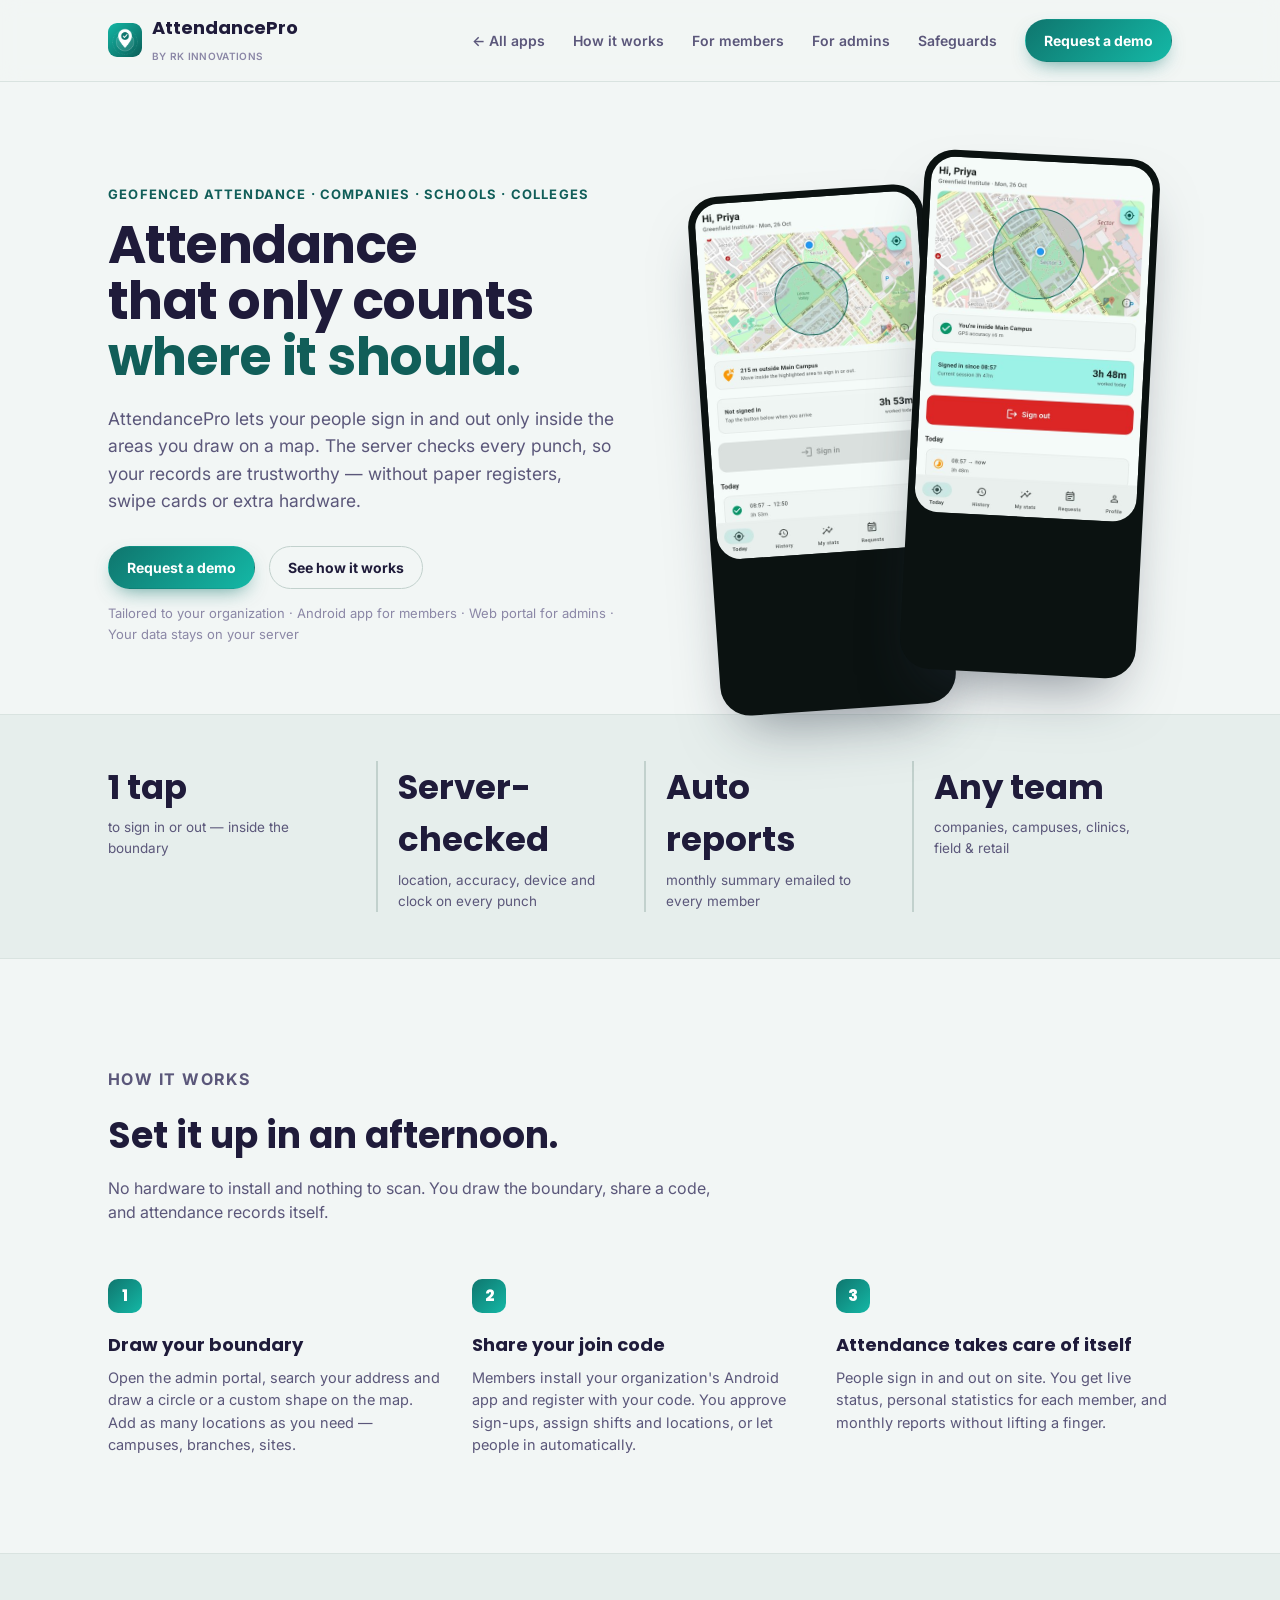
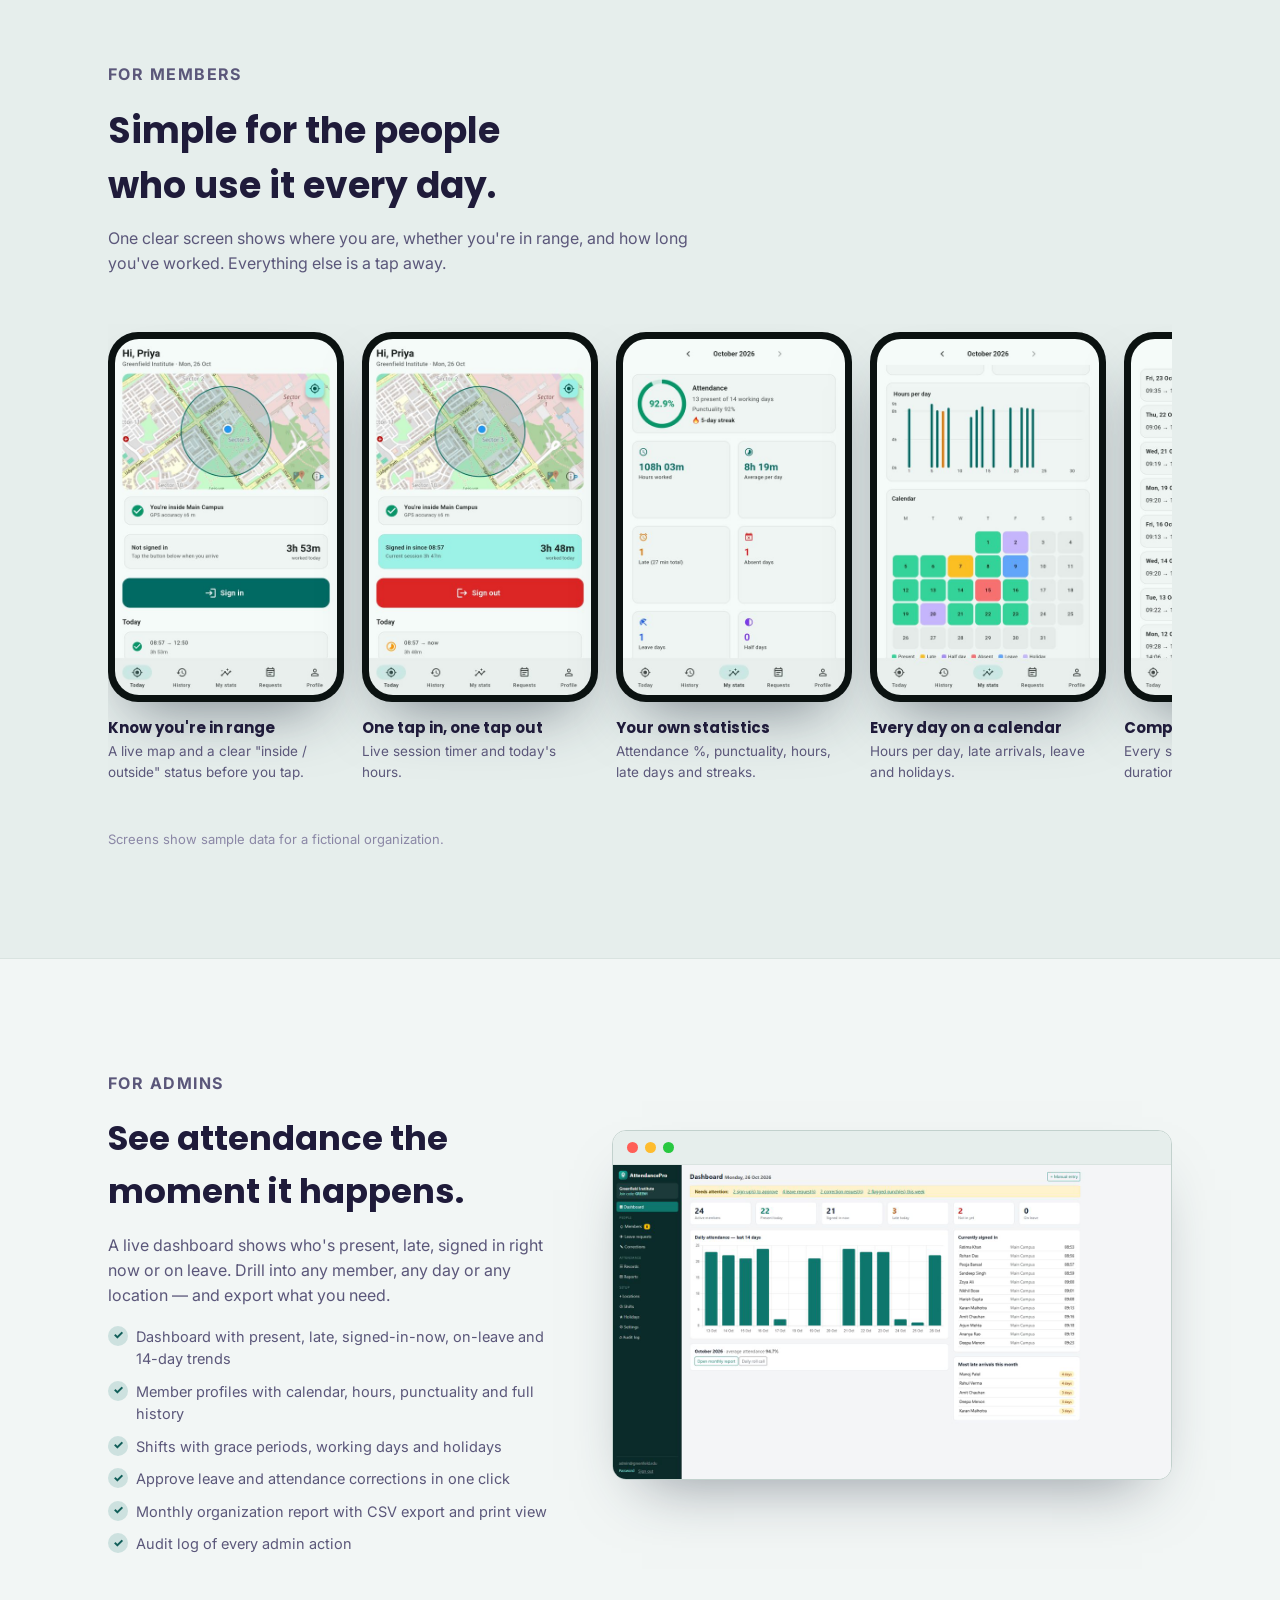
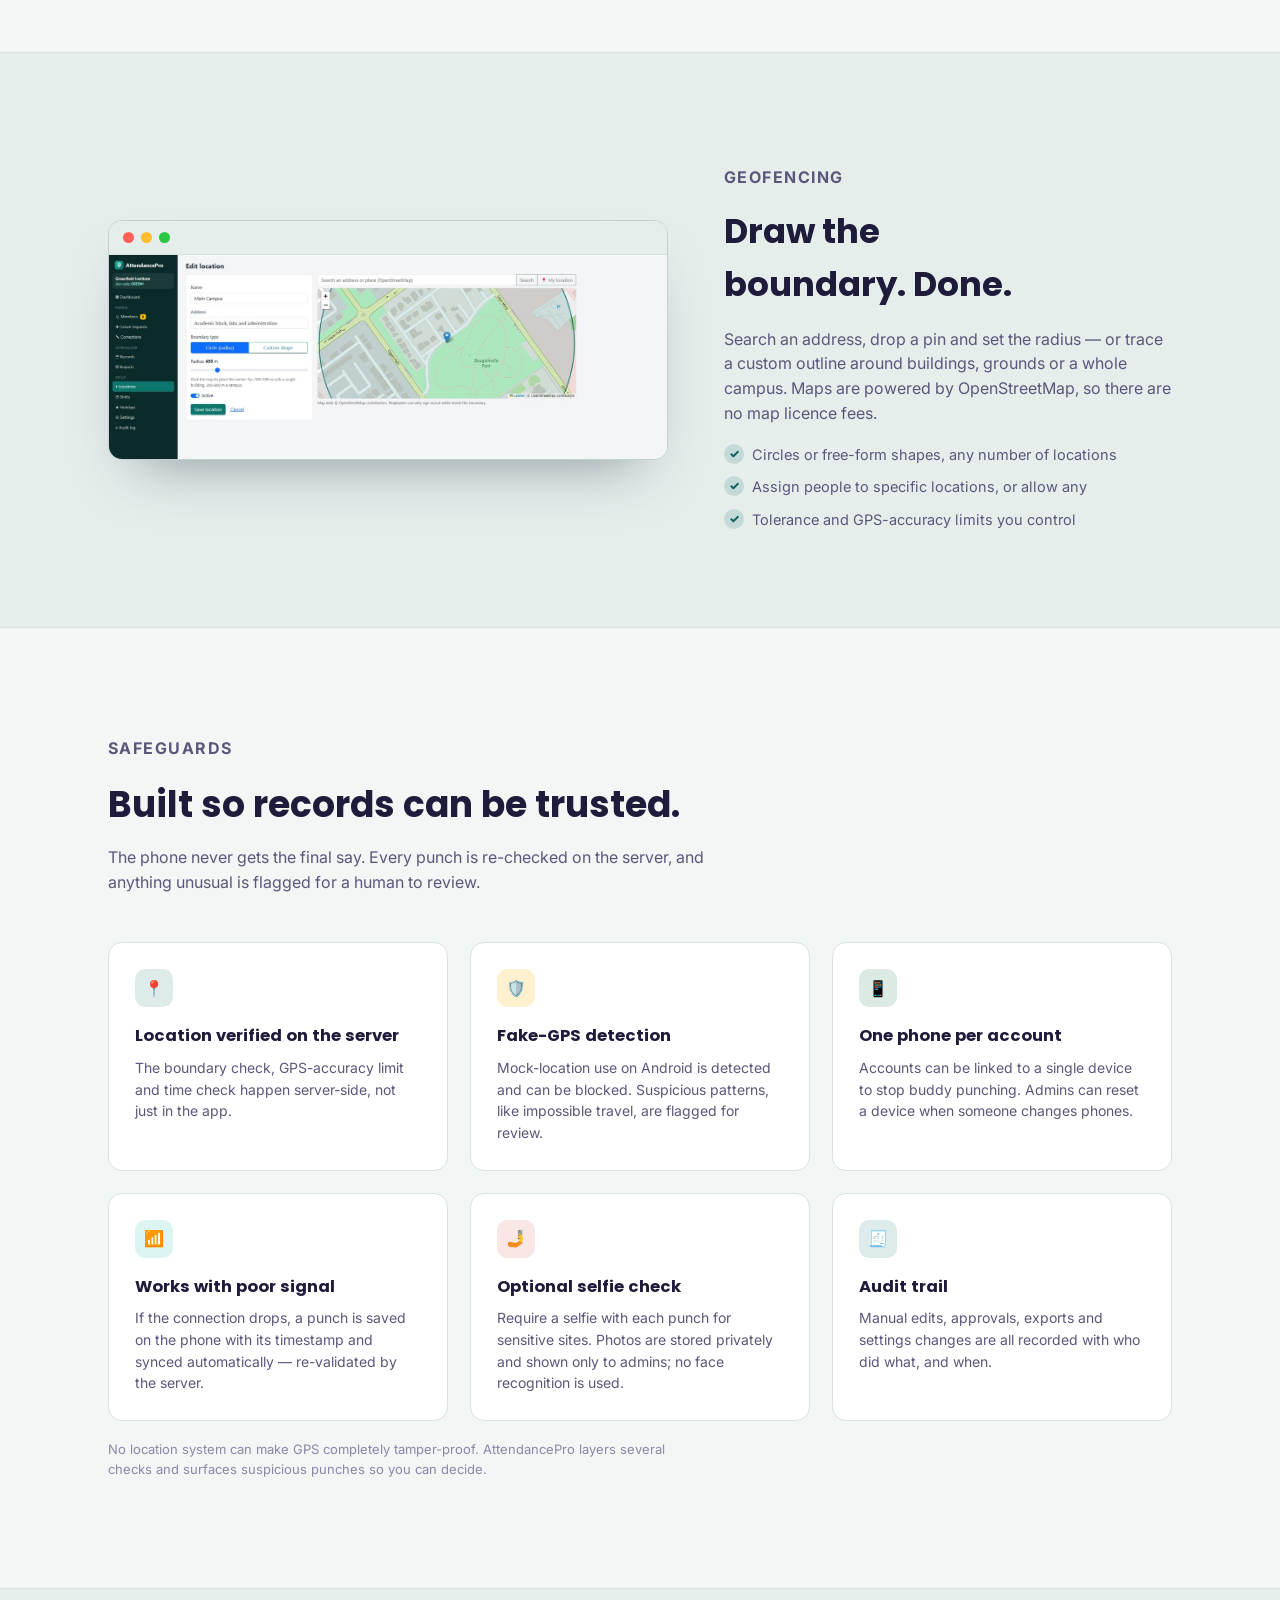
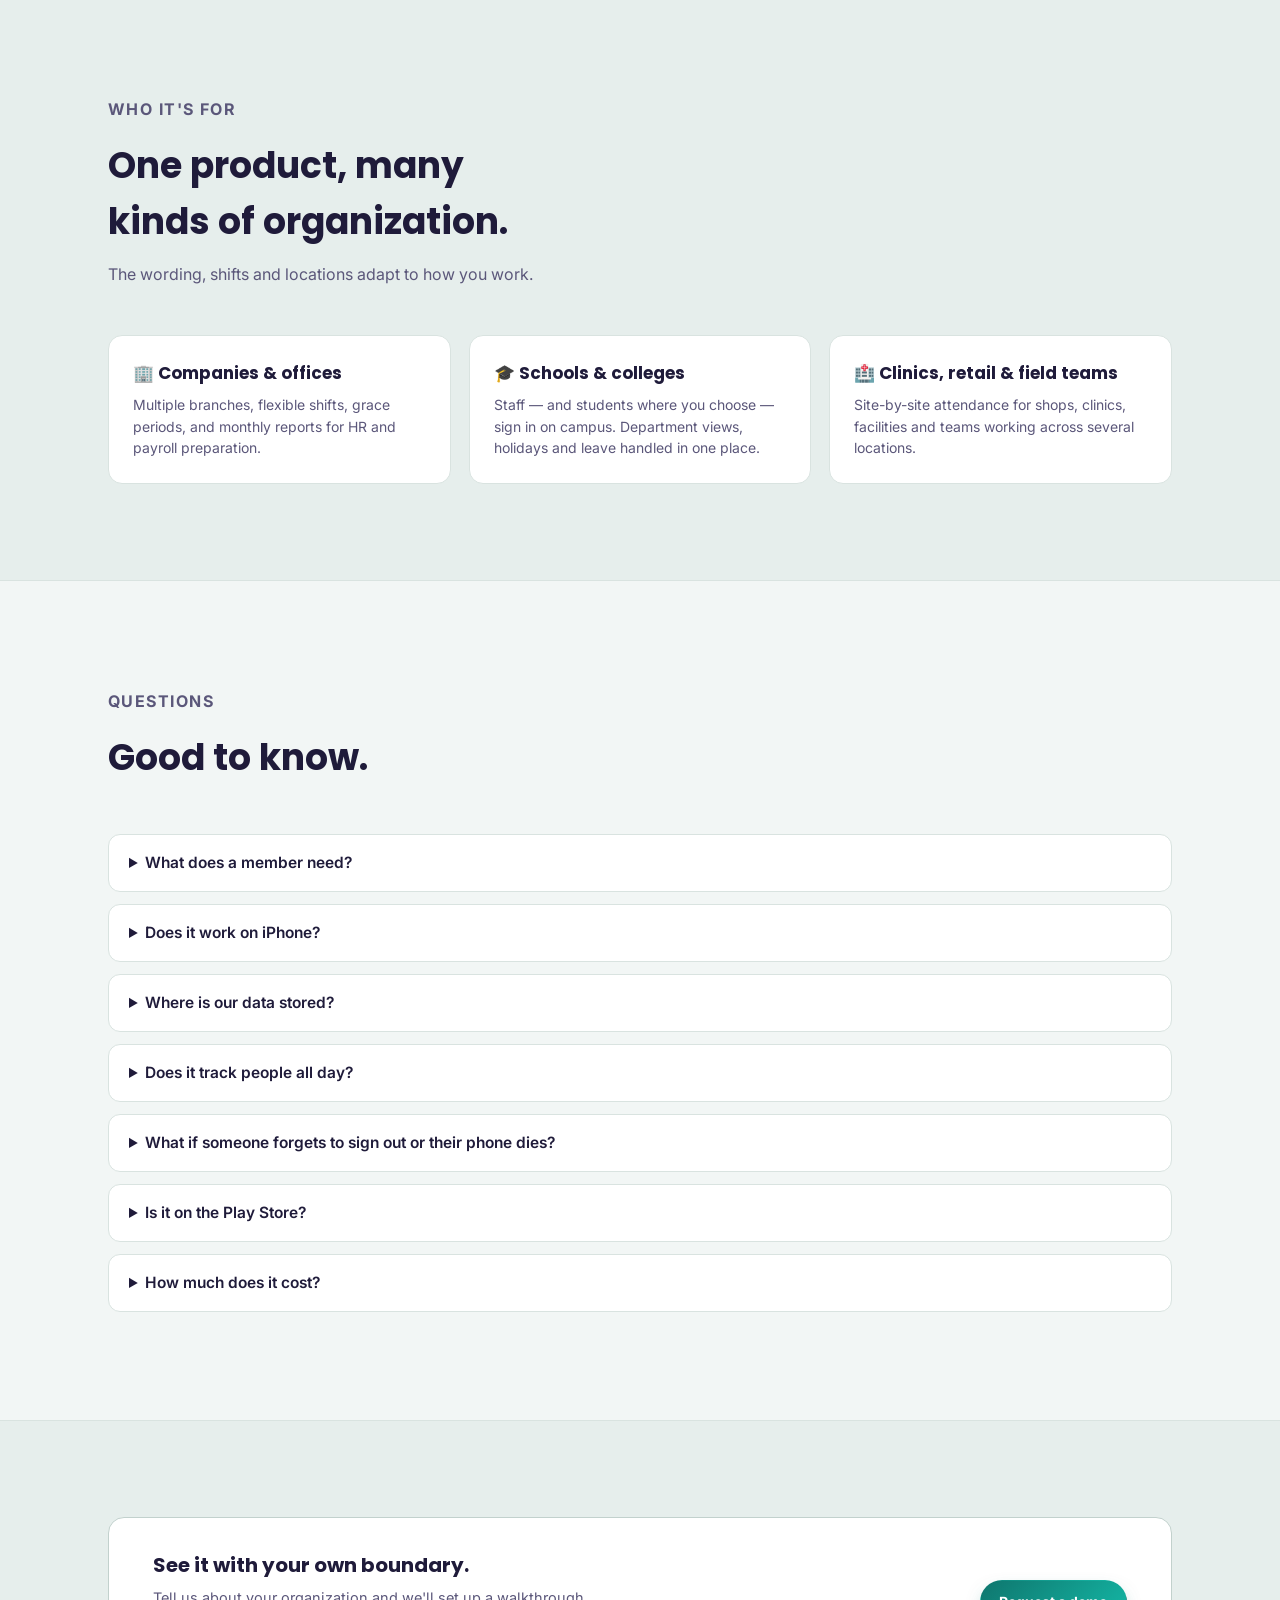
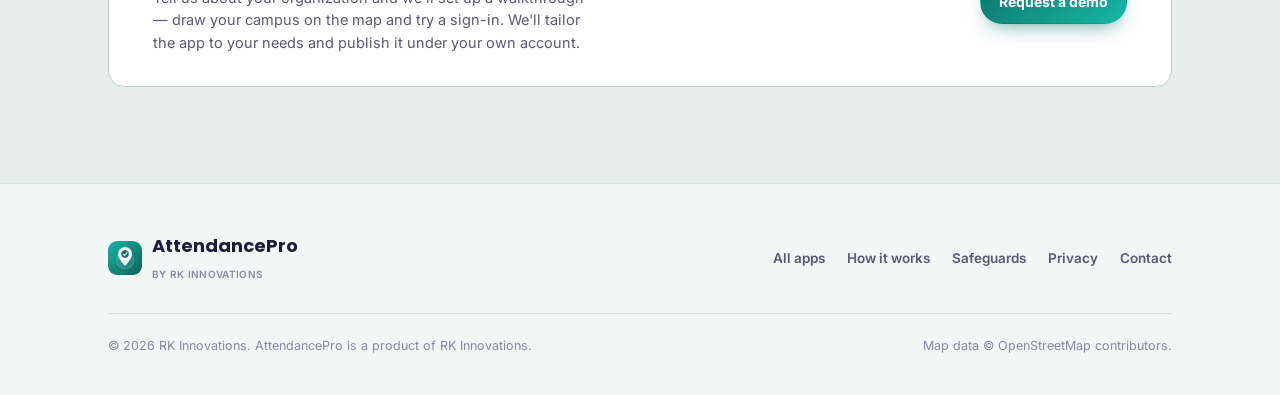
==== commit e9089ba9: "Add back-to-home nav link on app pages; drop hero counts; cleaner RK logo App pages (index + privacy" ====
--- a/attendance-pro/index.html
+++ b/attendance-pro/index.html
@@ -28,6 +28,7 @@
       </span>
     </a>
     <div class="nav-links">
+      <a class="home-link" href="/" aria-label="All RK Innovations apps">&larr;<span> All apps</span></a>
       <a class="hide-sm" href="#how">How it works</a>
       <a class="hide-sm" href="#members">For members</a>
       <a class="hide-sm" href="#admins">For admins</a>
@@ -213,6 +214,7 @@
         <span><span class="brand-name">AttendancePro</span><br><span class="brand-super">BY RK INNOVATIONS</span></span>
       </a>
       <div class="footer-links">
+        <a href="/">All apps</a>
         <a href="#how">How it works</a>
         <a href="#safeguards">Safeguards</a>
         <a href="/attendance-pro/privacy.html">Privacy</a>
--- a/attendance-pro/assets/site.css
+++ b/attendance-pro/assets/site.css
@@ -577,3 +577,5 @@
 .note { font-size: 13px; color: var(--text-faint); margin-top: 18px; max-width: 70ch; }
 .hero-grid > * { min-width: 0; }
 @media (max-width: 520px) { .hero-shots .shot { width: 158px; padding: 5px; border-radius: 24px; } .hero-shots .shot img { border-radius: 19px; } .hero-shots { min-height: 360px; } .hero-shots .shot:nth-child(1) { transform: translate(10px, 28px) rotate(-4deg); } .hero-shots .shot:nth-child(2) { transform: translate(-10px, 0) rotate(3deg); } }
+.nav-links .home-link { white-space: nowrap; }
+@media (max-width: 520px) { .nav-links { gap: 12px; } .nav-links .home-link span { display: none; } .nav-links .home-link { font-size: 18px; } .nav .brand-name, .nav .brand-super { display: none; } }
